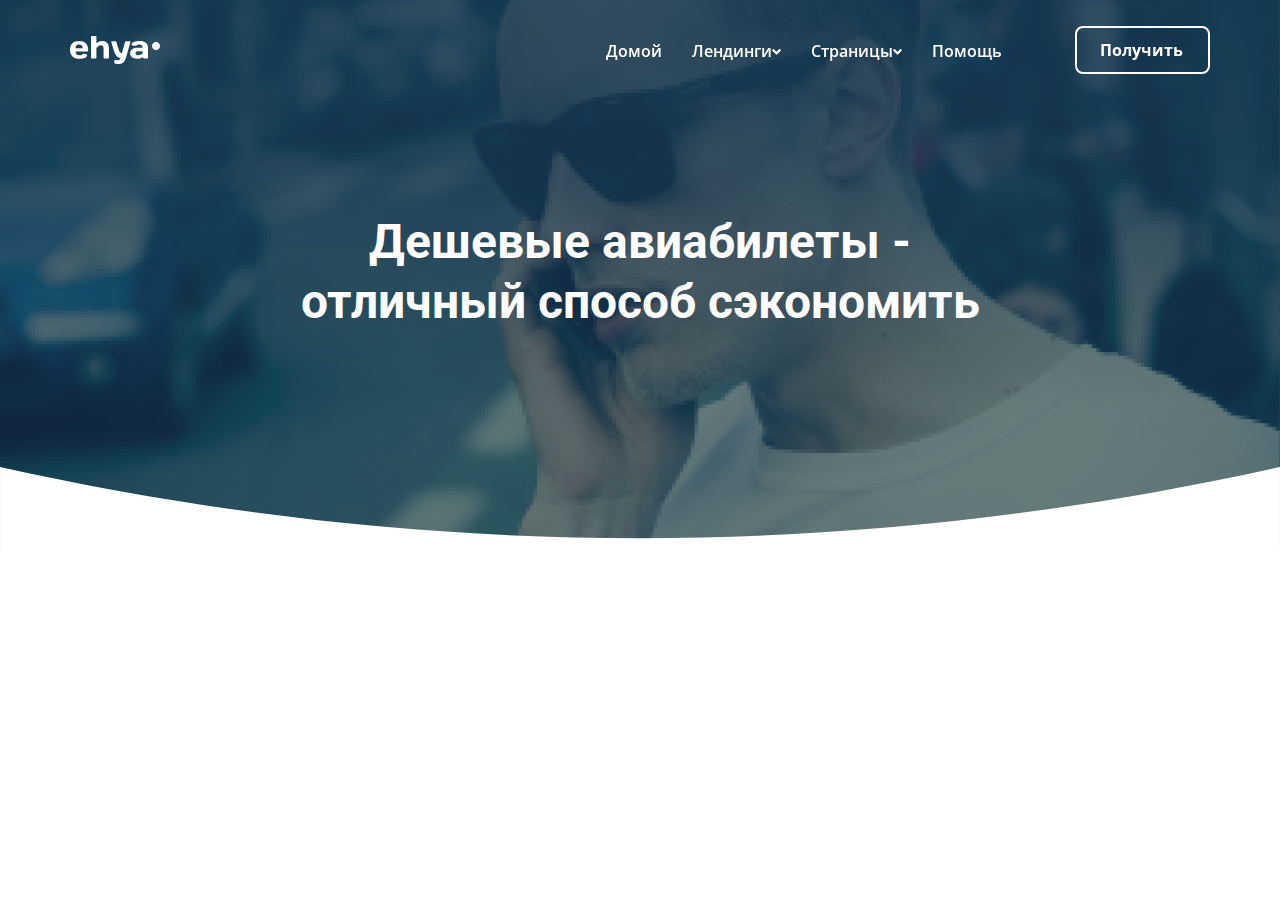
==== news.html @ afffaa6b "fix" ====
<!DOCTYPE html>
<html lang="ru">
  <head>
    <meta charset="UTF-8" />
    <meta name="viewport" content="width=device-width, initial-scale=1.0" />
    <title>ehya:Новость</title>
  </head>
  <link rel="preconnect" href="https://fonts.gstatic.com" />
  <link
    href="https://fonts.googleapis.com/css2?family=Open+Sans:ital,wght@0,400;0,600;0,700;1,400&family=Roboto:wght@700&display=swap"
    rel="stylesheet"
  />

  <link rel="stylesheet" href="css/swiper-bundle.min.css" />
  <link rel="stylesheet" href="css/style.css" />
  <link rel="apple-touch-icon" sizes="180x180" href="/apple-touch-icon.png" />
  <link rel="icon" type="image/png" sizes="32x32" href="/favicon-32x32.png" />
  <link rel="icon" type="image/png" sizes="16x16" href="/favicon-16x16.png" />
  <link rel="manifest" href="/site.webmanifest" />
  <meta name="msapplication-TileColor" content="#da532c" />
  <meta name="theme-color" content="#ffffff" />

  <body>
    <header class="header">
      <div class="container">
        <div class="header__wrapper">
          <a href="#" class="header__logo header-logo"
            ><img src="img/Logo.svg" alt="logo" class="header-logo__img"
          /></a>
          <div class="header__navbar-top">
            <nav class="header__nav header-nav">
              <ul class="header-nav__list">
                <li class="header-nav__item">
                  <a href="#" class="header-nav__link">Домой</a>
                </li>
                <li class="header-nav__item">
                  <a href="#" class="header-nav__link header-nav__link--arrow"
                    >Лендинги</a
                  >
                </li>
                <li class="header-nav__item">
                  <a href="#" class="header-nav__link header-nav__link--arrow"
                    >Страницы</a
                  >
                </li>
                <li class="header-nav__item">
                  <a href="#" class="header-nav__link">Помощь</a>
                </li>
              </ul>
            </nav>
            <!-- /.header__nav -->
            <button class="header__button button-1">Получить</button>
          </div>
          <!-- /.header__navbar-top -->
          <button class="header__menu-button menu-button">
            <span class="menu-button__line"></span>
            <span class="menu-button__line"></span>
            <span class="menu-button__line"></span>
          </button>
        </div>
        <!-- /.header__wrapper -->
      </div>
      <!-- /.container -->
      <div class="container">
        <div class="header__navbar-bottom">
          <nav class="header__nav header-nav">
            <ul class="header-nav__list">
              <li class="header-nav__item">
                <a href="#" class="header-nav__link">Домой</a>
              </li>
              <li class="header-nav__item">
                <a href="#" class="header-nav__link header-nav__link--arrow"
                  >Лендинги</a
                >
              </li>
              <li class="header-nav__item">
                <a href="#" class="header-nav__link header-nav__link--arrow"
                  >Страницы</a
                >
              </li>
              <li class="header-nav__item">
                <a href="#" class="header-nav__link">Помощь</a>
              </li>
            </ul>
          </nav>
          <!-- /.header__nav -->
          <button class="header__button button-1">Получить</button>
        </div>
        <!-- /.header__navbar-bottom -->
      </div>
      <!-- /.container -->
    </header>
    <!-- /.header -->
    <section class="news-page">
      <div class="news-page__background">
        <div class="container">
          <div class="news-page__wrapper">
            <h1 class="title news-page__title">
              Дешевые авиабилеты - отличный способ сэкономить
            </h1>
          </div>
          <!-- /.news-page__wrapper -->
        </div>
        <!-- /.container -->
      </div>
      <!-- /.news-page__background -->
    </section>
    <!-- /.title-page -->
    <section class="news-bottom">
      <div class="container"></div>
      <!-- /.container -->
    </section>
    <script src="js/jquery-3.6.0.min.js"></script>
    <script src="js/swiper-bundle.min.js"></script>
    <script src="js/main.js"></script>
  </body>
</html>
---- css/style.css ----
* {
  -webkit-box-sizing: border-box;
          box-sizing: border-box;
  margin: 0;
}

ul {
  padding: 0;
  margin-left: 20px;
  list-style: none;
}

.container {
  max-width: 1140px;
  margin: auto;
}

body {
  background-color: #ffffff;
  font-family: "Open Sans", sans-serif;
  font-size: 18px;
  font-style: normal;
  font-weight: normal;
  line-height: 32px;
  color: #5A7184;
}

button {
  cursor: pointer;
  background-color: none;
}

button:focus {
  outline: none;
}

.title {
  font-family: "Roboto", sans-serif;
  font-style: normal;
  font-weight: bold;
  line-height: 60px;
  font-size: 48px;
  color: #ffffff;
}

.box__title {
  font-family: "Roboto", sans-serif;
  font-style: normal;
  font-weight: bold;
  font-size: 31px;
  line-height: 48px;
  letter-spacing: 0.2px;
  color: #183B56;
}

a {
  text-decoration: none;
  color: inherit;
}

.button-1 {
  border: 2px solid #ffffff;
  border-radius: 8px;
  opacity: 1;
  background: transparent;
  color: #ffffff;
  font-family: "Open Sans", sans-serif;
  font-style: normal;
  font-weight: bold;
  font-size: 16px;
  line-height: 22px;
  height: 48px;
  padding-left: 23px;
  padding-right: 25px;
  vertical-align: middle;
}

.button-2 {
  border: none;
  border-radius: 8px;
  background-color: #1565D8;
  color: #ffffff;
  font-family: "Open Sans", sans-serif;
  font-style: normal;
  font-weight: bold;
  font-size: 16px;
  padding-top: 9px;
  padding-bottom: 9px;
}

.input {
  border: none;
  border-radius: 8px;
  height: 56px;
  color: #959EAD;
  font-family: "Open Sans", sans-serif;
  font-style: normal;
  font-weight: normal;
  font-size: 16px;
  line-height: 22px;
}

.box {
  background: #ffffff;
  -webkit-box-shadow: 0px 10px 35px rgba(0, 0, 0, 0.03);
          box-shadow: 0px 10px 35px rgba(0, 0, 0, 0.03);
  border-radius: 16px;
}

.box__info {
  border: 1px solid #E5EAF4;
}

.verified {
  font-family: "Open Sans", sans-serif;
  font-style: italic;
  font-weight: normal;
  font-size: 14px;
  line-height: 19px;
  color: #5A7184;
  position: relative;
  margin-left: 24px;
}

.verified::before {
  content: '';
  background-image: url(/img/verified.svg);
  background-repeat: no-repeat;
  background-size: cover;
  position: absolute;
  top: 0;
  left: -23px;
  height: 16px;
  width: 16px;
}

.avatar {
  border-radius: 50%;
  width: 40px;
  height: 40px;
}

.date {
  font-family: "Open Sans", sans-serif;
  font-style: normal;
  font-weight: 600;
  font-size: 16px;
  line-height: 22px;
}

.name {
  font-family: "Open Sans", sans-serif;
  font-style: normal;
  font-weight: 600;
  font-size: 16px;
  line-height: 22px;
  margin-bottom: 3px;
}

.hover:hover {
  color: #1565D8;
}

.hover-1:hover {
  color: #1565D8;
  background-color: #ffffff;
}

.hover-2:hover {
  color: #1565D8;
  background-color: #ffffff;
  border: 2px solid #1565D8;
}

/*! normalize.css v8.0.1 | MIT License | github.com/necolas/normalize.css */
/* Document
 @mixin ========================================================================= */
/**
 * 1. Correct the line height in all browsers.
 * 2. Prevent adjustments of font size after orientation changes in iOS.
 */
html {
  line-height: 1.15;
  /* 1 */
  -webkit-text-size-adjust: 100%;
  /* 2 */
}

/* Sections
 @mixin ========================================================================= */
/**
 * Remove the margin in all browsers.
 */
body {
  margin: 0;
}

/**
 * Render the `main` element consistently in IE.
 */
main {
  display: block;
}

/**
 * Correct the font size and margin on `h1` elements within `section` and
 * `article` contexts in Chrome, Firefox, and Safari.
 */
h1 {
  font-size: 2em;
  margin: 0.67em 0;
}

/* Grouping content
 @mixin ========================================================================= */
/**
 * 1. Add the correct box sizing in Firefox.
 * 2. Show the overflow in Edge and IE.
 */
hr {
  -webkit-box-sizing: content-box;
          box-sizing: content-box;
  /* 1 */
  height: 0;
  /* 1 */
  overflow: visible;
  /* 2 */
}

/**
 * 1. Correct the inheritance and scaling of font size in all browsers.
 * 2. Correct the odd `em` font sizing in all browsers.
 */
pre {
  font-family: monospace, monospace;
  /* 1 */
  font-size: 1em;
  /* 2 */
}

/* Text-level semantics
 @mixin ========================================================================= */
/**
 * Remove the gray background on active links in IE 10.
 */
a {
  background-color: transparent;
}

/**
 * 1. Remove the bottom border in Chrome 57-
 * 2. Add the correct text decoration in Chrome, Edge, IE, Opera, and Safari.
 */
abbr[title] {
  border-bottom: none;
  /* 1 */
  text-decoration: underline;
  /* 2 */
  -webkit-text-decoration: underline dotted;
          text-decoration: underline dotted;
  /* 2 */
}

/**
 * Add the correct font weight in Chrome, Edge, and Safari.
 */
b,
strong {
  font-weight: bolder;
}

/**
 * 1. Correct the inheritance and scaling of font size in all browsers.
 * 2. Correct the odd `em` font sizing in all browsers.
 */
code,
kbd,
samp {
  font-family: monospace, monospace;
  /* 1 */
  font-size: 1em;
  /* 2 */
}

/**
 * Add the correct font size in all browsers.
 */
small {
  font-size: 80%;
}

/**
 * Prevent `sub` and `sup` elements from affecting the line height in
 * all browsers.
 */
sub,
sup {
  font-size: 75%;
  line-height: 0;
  position: relative;
  vertical-align: baseline;
}

sub {
  bottom: -0.25em;
}

sup {
  top: -0.5em;
}

/* Embedded content
 @mixin ========================================================================= */
/**
 * Remove the border on images inside links in IE 10.
 */
img {
  border-style: none;
}

/* Forms
 @mixin ========================================================================= */
/**
 * 1. Change the font styles in all browsers.
 * 2. Remove the margin in Firefox and Safari.
 */
button,
input,
optgroup,
select,
textarea {
  font-family: inherit;
  /* 1 */
  font-size: 100%;
  /* 1 */
  line-height: 1.15;
  /* 1 */
  margin: 0;
  /* 2 */
}

/**
 * Show the overflow in IE.
 * 1. Show the overflow in Edge.
 */
button,
input {
  /* 1 */
  overflow: visible;
}

/**
 * Remove the inheritance of text transform in Edge, Firefox, and IE.
 * 1. Remove the inheritance of text transform in Firefox.
 */
button,
select {
  /* 1 */
  text-transform: none;
}

/**
 * Correct the inability to style clickable types in iOS and Safari.
 */
button,
[type="button"],
[type="reset"],
[type="submit"] {
  -webkit-appearance: button;
}

/**
 * Remove the inner border and padding in Firefox.
 */
button::-moz-focus-inner,
[type="button"]::-moz-focus-inner,
[type="reset"]::-moz-focus-inner,
[type="submit"]::-moz-focus-inner {
  border-style: none;
  padding: 0;
}

/**
 * Restore the focus styles unset by the previous rule.
 */
button:-moz-focusring,
[type="button"]:-moz-focusring,
[type="reset"]:-moz-focusring,
[type="submit"]:-moz-focusring {
  outline: 1px dotted ButtonText;
}

/**
 * Correct the padding in Firefox.
 */
fieldset {
  padding: 0.35em 0.75em 0.625em;
}

/**
 * 1. Correct the text wrapping in Edge and IE.
 * 2. Correct the color inheritance from `fieldset` elements in IE.
 * 3. Remove the padding so developers are not caught out when they zero out
 *    `fieldset` elements in all browsers.
 */
legend {
  -webkit-box-sizing: border-box;
          box-sizing: border-box;
  /* 1 */
  color: inherit;
  /* 2 */
  display: table;
  /* 1 */
  max-width: 100%;
  /* 1 */
  padding: 0;
  /* 3 */
  white-space: normal;
  /* 1 */
}

/**
 * Add the correct vertical alignment in Chrome, Firefox, and Opera.
 */
progress {
  vertical-align: baseline;
}

/**
 * Remove the default vertical scrollbar in IE 10+.
 */
textarea {
  overflow: auto;
}

/**
 * 1. Add the correct box sizing in IE 10.
 * 2. Remove the padding in IE 10.
 */
[type="checkbox"],
[type="radio"] {
  -webkit-box-sizing: border-box;
          box-sizing: border-box;
  /* 1 */
  padding: 0;
  /* 2 */
}

/**
 * Correct the cursor style of increment and decrement buttons in Chrome.
 */
[type="number"]::-webkit-inner-spin-button,
[type="number"]::-webkit-outer-spin-button {
  height: auto;
}

/**
 * 1. Correct the odd appearance in Chrome and Safari.
 * 2. Correct the outline style in Safari.
 */
[type="search"] {
  -webkit-appearance: textfield;
  /* 1 */
  outline-offset: -2px;
  /* 2 */
}

/**
 * Remove the inner padding in Chrome and Safari on macOS.
 */
[type="search"]::-webkit-search-decoration {
  -webkit-appearance: none;
}

/**
 * 1. Correct the inability to style clickable types in iOS and Safari.
 * 2. Change font properties to `inherit` in Safari.
 */
::-webkit-file-upload-button {
  -webkit-appearance: button;
  /* 1 */
  font: inherit;
  /* 2 */
}

/* Interactive
 @mixin ========================================================================= */
/*
 * Add the correct display in Edge, IE 10+, and Firefox.
 */
details {
  display: block;
}

/*
 * Add the correct display in all browsers.
 */
summary {
  display: list-item;
}

/* Misc
 @mixin ========================================================================= */
/**
 * Add the correct display in IE 10+.
 */
template {
  display: none;
}

/**
 * Add the correct display in IE 10.
 */
[hidden] {
  display: none;
}

.header {
  position: fixed;
  width: 100%;
  top: 0;
  left: 0;
  z-index: 100;
}

.header__wrapper {
  display: -webkit-box;
  display: -ms-flexbox;
  display: flex;
  -webkit-box-pack: justify;
      -ms-flex-pack: justify;
          justify-content: space-between;
  padding-top: 26px;
  padding-bottom: 26px;
  -webkit-box-align: start;
      -ms-flex-align: start;
          align-items: start;
}

.header__navbar-top {
  display: -webkit-box;
  display: -ms-flexbox;
  display: flex;
  -webkit-box-align: center;
      -ms-flex-align: center;
          align-items: center;
}

.header__navbar-bottom {
  display: none;
}

.header-logo {
  margin-top: 10px;
}

.header-nav {
  margin-right: 43px;
  margin-left: auto;
}

.header-nav__list {
  display: -webkit-box;
  display: -ms-flexbox;
  display: flex;
}

.header-nav__item {
  margin-right: 30px;
}

.header-nav__link {
  margin-top: 13px;
  color: #ffffff;
  font-family: "Open Sans", sans-serif;
  font-weight: 600;
  font-size: 16px;
  line-height: 22px;
}

.header-nav__link--arrow:after {
  position: relative;
  content: '';
  background-image: url(../img/arrow-nav.svg);
  background-repeat: no-repeat;
  display: block;
  height: 16px;
  width: 9px;
  float: right;
  top: 14px;
}

.dropdown--active {
  display: block;
}

.dropdown__link {
  font-family: "Open Sans", sans-serif;
  font-style: normal;
  font-weight: normal;
  font-size: 14px;
  line-height: 20px;
  color: #ffffff;
}

.menu-button {
  display: none;
}

.dropdown .dropbtn {
  border: none;
  outline: none;
  background-color: inherit;
  color: #ffffff;
}

.dropdown-content {
  display: none;
  position: absolute;
  z-index: 1;
  width: 80%;
  top: 65px;
  right: 30%;
  left: 30%;
  margin: auto;
}

.bottom-dropdown {
  display: none;
}

.header-nav__dropdown--active {
  display: block;
}

.dropdown:hover .dropdown-content {
  display: block;
}

.dropdown-content__link {
  color: #ffffff;
  font-style: normal;
  font-weight: normal;
  font-size: 14px;
  line-height: 20px;
  text-align: center;
  border: 1px solid #ffffff;
  border-radius: 4px;
  padding: 4px 17px 4px 17px;
  margin-right: 16px;
  white-space: nowrap;
}

.title-page__background {
  background-color: #1565D8;
  background-image: url(../img/bg_header_1.png);
  background-repeat: no-repeat;
  background-size: cover;
  background-position: center;
  min-height: 729px;
  position: relative;
}

.title-page__background:before {
  content: '';
  position: absolute;
  background: rgba(24, 59, 86, 0.65);
  background-size: cover;
  top: 0;
  bottom: 0;
  left: 0;
  right: 0;
}

.title-page__wrapper {
  display: -webkit-box;
  display: -ms-flexbox;
  display: flex;
  -webkit-box-orient: vertical;
  -webkit-box-direction: normal;
      -ms-flex-direction: column;
          flex-direction: column;
  -webkit-box-align: center;
      -ms-flex-align: center;
          align-items: center;
  max-width: 760px;
  margin-right: auto;
  margin-left: auto;
  z-index: 10;
  padding-top: 190px;
}

.title-page__title {
  z-index: 10;
  margin-bottom: 40px;
}

.search {
  width: 100%;
  position: relative;
  margin-bottom: 22px;
  z-index: 10;
}

.search__input {
  width: 100%;
  text-overflow: ellipsis;
  padding-right: 110px;
  padding-left: 52px;
}

.search__img {
  position: absolute;
  top: 50%;
  left: 20px;
  -webkit-transform: translateY(-50%);
          transform: translateY(-50%);
}

.search__button {
  position: absolute;
  right: 8px;
  top: 50%;
  -webkit-transform: translateY(-50%);
          transform: translateY(-50%);
  padding-left: 21px;
  padding-right: 21px;
}

.tags {
  font-family: "Open Sans", sans-serif;
  -ms-flex-item-align: start;
      align-self: flex-start;
  z-index: 10;
}

.tags__popular {
  color: #ffffff;
  font-style: normal;
  font-weight: 600;
  font-size: 16px;
  line-height: 22px;
  margin-right: 10px;
}

.tags__name {
  color: #ffffff;
  font-style: normal;
  font-weight: normal;
  font-size: 14px;
  line-height: 20px;
  text-align: center;
  border: 1px solid #ffffff;
  border-radius: 4px;
  padding: 4px 17px 4px 17px;
  margin-right: 16px;
  white-space: nowrap;
}

.bottom-bg__img {
  width: 100%;
  z-index: 10;
  position: relative;
  bottom: 0;
  margin-top: -50px;
}

.featured {
  background-image: url(../img/bottom.svg);
  background-repeat: no-repeat;
  background-size: 100%;
  background-position: top;
  height: 200px;
  top: 567px;
  position: absolute;
  left: 0;
  right: 0;
  padding-bottom: 96px;
}

.featured__box {
  margin-top: -38px;
}

.box {
  display: -webkit-box;
  display: -ms-flexbox;
  display: flex;
  overflow: hidden;
}

.box__image {
  -o-object-fit: cover;
     object-fit: cover;
  width: 50%;
}

.box__info {
  padding: 30px 48px 32px 32px;
  width: 50%;
}

.box__schild {
  background-color: #EBF7F2;
  font-family: "Open Sans", sans-serif;
  font-style: normal;
  font-weight: 600;
  font-size: 14px;
  line-height: 20px;
  color: #36B37E;
  border-radius: 20px;
  padding: 6px 12px 6px 12px;
  margin-bottom: 16px;
  display: inline-block;
}

.box__title {
  margin-bottom: 20px;
}

.box__text {
  margin-bottom: 43px;
  display: block;
  margin-right: 20px;
}

.box__bottom {
  display: -webkit-box;
  display: -ms-flexbox;
  display: flex;
  -webkit-box-pack: justify;
      -ms-flex-pack: justify;
          justify-content: space-between;
  -webkit-box-align: center;
      -ms-flex-align: center;
          align-items: center;
}

.box-autor {
  display: -webkit-box;
  display: -ms-flexbox;
  display: flex;
}

.box-autor__right {
  display: -webkit-box;
  display: -ms-flexbox;
  display: flex;
  -webkit-box-orient: vertical;
  -webkit-box-direction: normal;
      -ms-flex-direction: column;
          flex-direction: column;
  margin-left: 12px;
}

.box-autor__name {
  color: #183B56;
}

.popular {
  margin-top: 1000px;
}

.news-page__background {
  background-color: #1565D8;
  background-image: url(../img/bg_news.png);
  background-repeat: no-repeat;
  background-size: cover;
  background-position: center;
  min-height: 600px;
  position: relative;
}

.news-page__background:before {
  content: '';
  position: absolute;
  background: rgba(24, 59, 86, 0.65);
  background-size: cover;
  top: 0;
  bottom: 0;
  left: 0;
  right: 0;
}

.news-page__wrapper {
  display: -webkit-box;
  display: -ms-flexbox;
  display: flex;
  -webkit-box-orient: vertical;
  -webkit-box-direction: normal;
      -ms-flex-direction: column;
          flex-direction: column;
  -webkit-box-align: center;
      -ms-flex-align: center;
          align-items: center;
  max-width: 760px;
  margin-right: auto;
  margin-left: auto;
  z-index: 10;
  padding-top: 180px;
}

.news-page__title {
  z-index: 10;
  margin-bottom: 40px;
  text-align: center;
}

.news-bottom {
  background-image: url(../img/bottom.svg);
  background-repeat: no-repeat;
  background-size: 100%;
  background-position: top;
  height: 200px;
  top: 467px;
  position: absolute;
  left: 0;
  right: 0;
}

.modal__overlay {
  position: fixed;
  left: 0;
  top: 0;
  right: 0;
  bottom: 0;
  background-color: rgba(0, 143, 223, 0.39);
  z-index: 1000;
  visibility: hidden;
  opasity: 0;
  -webkit-transition: opacity 0.2s;
  transition: opacity 0.2s;
}

.modal__overlay--visible {
  visibility: visible;
  opacity: 1;
}

.modal__dialog {
  position: fixed;
  top: 52%;
  left: 50%;
  -webkit-transform: translate(-50%, -50%);
          transform: translate(-50%, -50%);
  padding: 20px 20px;
  max-width: 478px;
  background-color: #183B56;
  color: #ffffff;
  border-radius: 8px;
  z-index: 1001;
  visibility: hidden;
  opasity: 0;
  -webkit-transition: opacity 0.2s;
  transition: opacity 0.2s;
  max-height: 95%;
  overflow: auto;
}

.modal__dialog--visible {
  visibility: visible;
  opacity: 1;
}

.modal__close {
  position: absolute;
  right: 18px;
  top: 17px;
  text-decoration: none;
  cursor: pointer;
}

.modal__logo {
  margin-bottom: 15px;
  margin-left: auto;
  margin-right: auto;
}

.modal__input {
  width: 100%;
  margin-top: 15px;
  padding-left: 15px;
}

.modal__input:first-child {
  margin-top: 0px;
}

.modal__message {
  width: 100%;
  min-height: 123px;
  margin-bottom: 15px;
  margin-top: 15px;
  resize: none;
  padding: 15px;
}

.modal__button {
  width: 100%;
  min-height: 50px;
  padding: 17px;
}

.modal__info {
  font-style: normal;
  font-weight: bold;
  font-size: 12px;
  line-height: 15px;
  color: #959EAD;
}

@media (max-width: 1350px) {
  .title-page__background {
    min-height: 650px;
  }
  .news-page__background {
    min-height: 550px;
  }
}

@media (max-width: 1200px) {
  .container {
    width: 90%;
  }
  .title-page__background {
    min-height: 600px;
  }
  .news-page__background {
    min-height: 550px;
  }
}

@media (max-width: 1100px) {
  .title-page__background {
    min-height: 500px;
  }
  .box__image {
    width: 50%;
  }
  .news-page__background {
    min-height: 540px;
  }
  .dropdown-content {
    width: 90%;
    top: 65px;
    right: 30%;
    left: 20%;
    margin: auto;
  }
}

@media (max-width: 900px) {
  .box {
    -webkit-box-orient: vertical;
    -webkit-box-direction: normal;
        -ms-flex-direction: column;
            flex-direction: column;
  }
  .box__image {
    width: 100%;
    height: 350px;
  }
  .box__info {
    width: 100%;
  }
}

@media (max-width: 880px) {
  .container {
    width: 92%;
  }
  .header-nav {
    margin-right: 5px;
  }
  .header__navbar-top {
    display: none;
  }
  .header__navbar-bottom {
    position: fixed;
    left: 0;
    right: 0;
    bottom: 0;
    top: 78px;
  }
  .header__navbar-bottom--active {
    display: -webkit-box;
    display: -ms-flexbox;
    display: flex;
    -webkit-box-orient: vertical;
    -webkit-box-direction: normal;
        -ms-flex-direction: column;
            flex-direction: column;
    -webkit-box-align: center;
        -ms-flex-align: center;
            align-items: center;
    background-color: #183B56;
    padding: 20px;
  }
  .header-nav {
    margin-right: auto;
  }
  .header-nav__list {
    display: -webkit-box;
    display: -ms-flexbox;
    display: flex;
    -webkit-box-orient: vertical;
    -webkit-box-direction: normal;
        -ms-flex-direction: column;
            flex-direction: column;
    -webkit-box-align: center;
        -ms-flex-align: center;
            align-items: center;
  }
  .header-nav__item {
    margin-bottom: 20px;
  }
  .header-nav__link--arrow:after {
    top: 9px;
  }
  .menu-button {
    display: -webkit-box;
    display: -ms-flexbox;
    display: flex;
    width: 23px;
    height: 18px;
    padding: 0;
    -webkit-box-align: center;
        -ms-flex-align: center;
            align-items: center;
    -webkit-box-pack: justify;
        -ms-flex-pack: justify;
            justify-content: space-between;
    -webkit-box-orient: vertical;
    -webkit-box-direction: normal;
        -ms-flex-direction: column;
            flex-direction: column;
    border: none;
    cursor: pointer;
    background: transparent;
  }
  .menu-button__line {
    width: 22px;
    height: 2px;
    background-color: #ffffff;
    border-radius: 1px;
  }
  .title-page__wrapper {
    padding-top: 100px;
  }
  .box {
    -webkit-box-orient: vertical;
    -webkit-box-direction: normal;
        -ms-flex-direction: column;
            flex-direction: column;
  }
  .box__image {
    width: 100%;
    height: 250px;
  }
  .box__text {
    margin-right: 0px;
  }
}

@media (max-width: 600px) {
  .news-page__background {
    min-height: 390px;
  }
  .modal__dialog {
    width: 70%;
  }
}

@media (max-width: 540px) {
  body {
    font-size: 14px;
    line-height: 24px;
  }
  .title-page__background {
    min-height: 500px;
  }
  .title {
    font-size: 32px;
  }
  .input {
    height: 48px;
  }
  .search {
    display: -webkit-box;
    display: -ms-flexbox;
    display: flex;
    -webkit-box-orient: vertical;
    -webkit-box-direction: normal;
        -ms-flex-direction: column;
            flex-direction: column;
    margin-bottom: 14px;
  }
  .search__input {
    margin-bottom: 15px;
  }
  .search__img {
    top: 14%;
    -webkit-transform: none;
            transform: none;
    left: 15px;
  }
  .search__button {
    position: relative;
    -webkit-transform: none;
            transform: none;
    right: 0;
    top: 0;
    height: 48px;
  }
  .tags__popular {
    display: block;
    font-size: 14px;
    width: 100%;
    margin-bottom: 10px;
  }
  .tags__name {
    display: inline-block;
    margin-bottom: 10px;
    margin-right: 10px;
  }
  .box {
    margin-top: -90px;
  }
  .box__schild {
    text-transform: uppercase;
  }
  .box__title {
    font-size: 20px;
    line-height: 24px;
  }
  .box__info {
    padding: 23px 20px 24px 20px;
  }
  .avatar {
    width: 36px;
    height: 36px;
  }
  .name {
    font-size: 14px;
    line-height: 20px;
  }
  .verified {
    font-size: 12px;
    line-height: 16px;
  }
  .date {
    font-size: 14px;
    line-height: 20px;
  }
  .news-page__background {
    min-height: 380px;
  }
  .news-page__wrapper {
    padding-top: 100px;
  }
  .news-page__title {
    line-height: 40px;
    text-align: center;
    letter-spacing: 0.2px;
  }
  .news-bottom {
    background-size: 400%;
    background-position: center;
    height: 200px;
    top: 267px;
  }
}

@media (max-width: 320px) {
  .container {
    max-width: 288px;
  }
  .header__wrapper {
    padding-top: 15px;
    padding-right: 6px;
    padding-left: 6px;
  }
  .header-logo {
    margin-top: 4px;
  }
  .header-logo__img {
    width: 77px;
  }
  .title-page__wrapper {
    padding-top: 72px;
    padding-right: 6px;
    padding-left: 6px;
  }
  .title-page__title {
    margin-bottom: 20px;
  }
  .search__input {
    padding-left: 45px;
  }
  .featured {
    background-size: 600%;
    top: 380px;
  }
  .featured__box {
    margin-top: 57px;
  }
  .box__schild {
    margin-bottom: 4px;
  }
  .box__image {
    height: 160px;
  }
  .box__info {
    padding: 23px 20px 24px 20px;
  }
  .box__title {
    line-height: 24px;
    margin-bottom: 0px;
  }
  .box__text {
    margin-bottom: 0px;
  }
}

@media (max-height: 500px) {
  .header__navbar-bottom--active {
    overflow: auto;
    height: 80%;
  }
}
/*# sourceMappingURL=style.css.map */
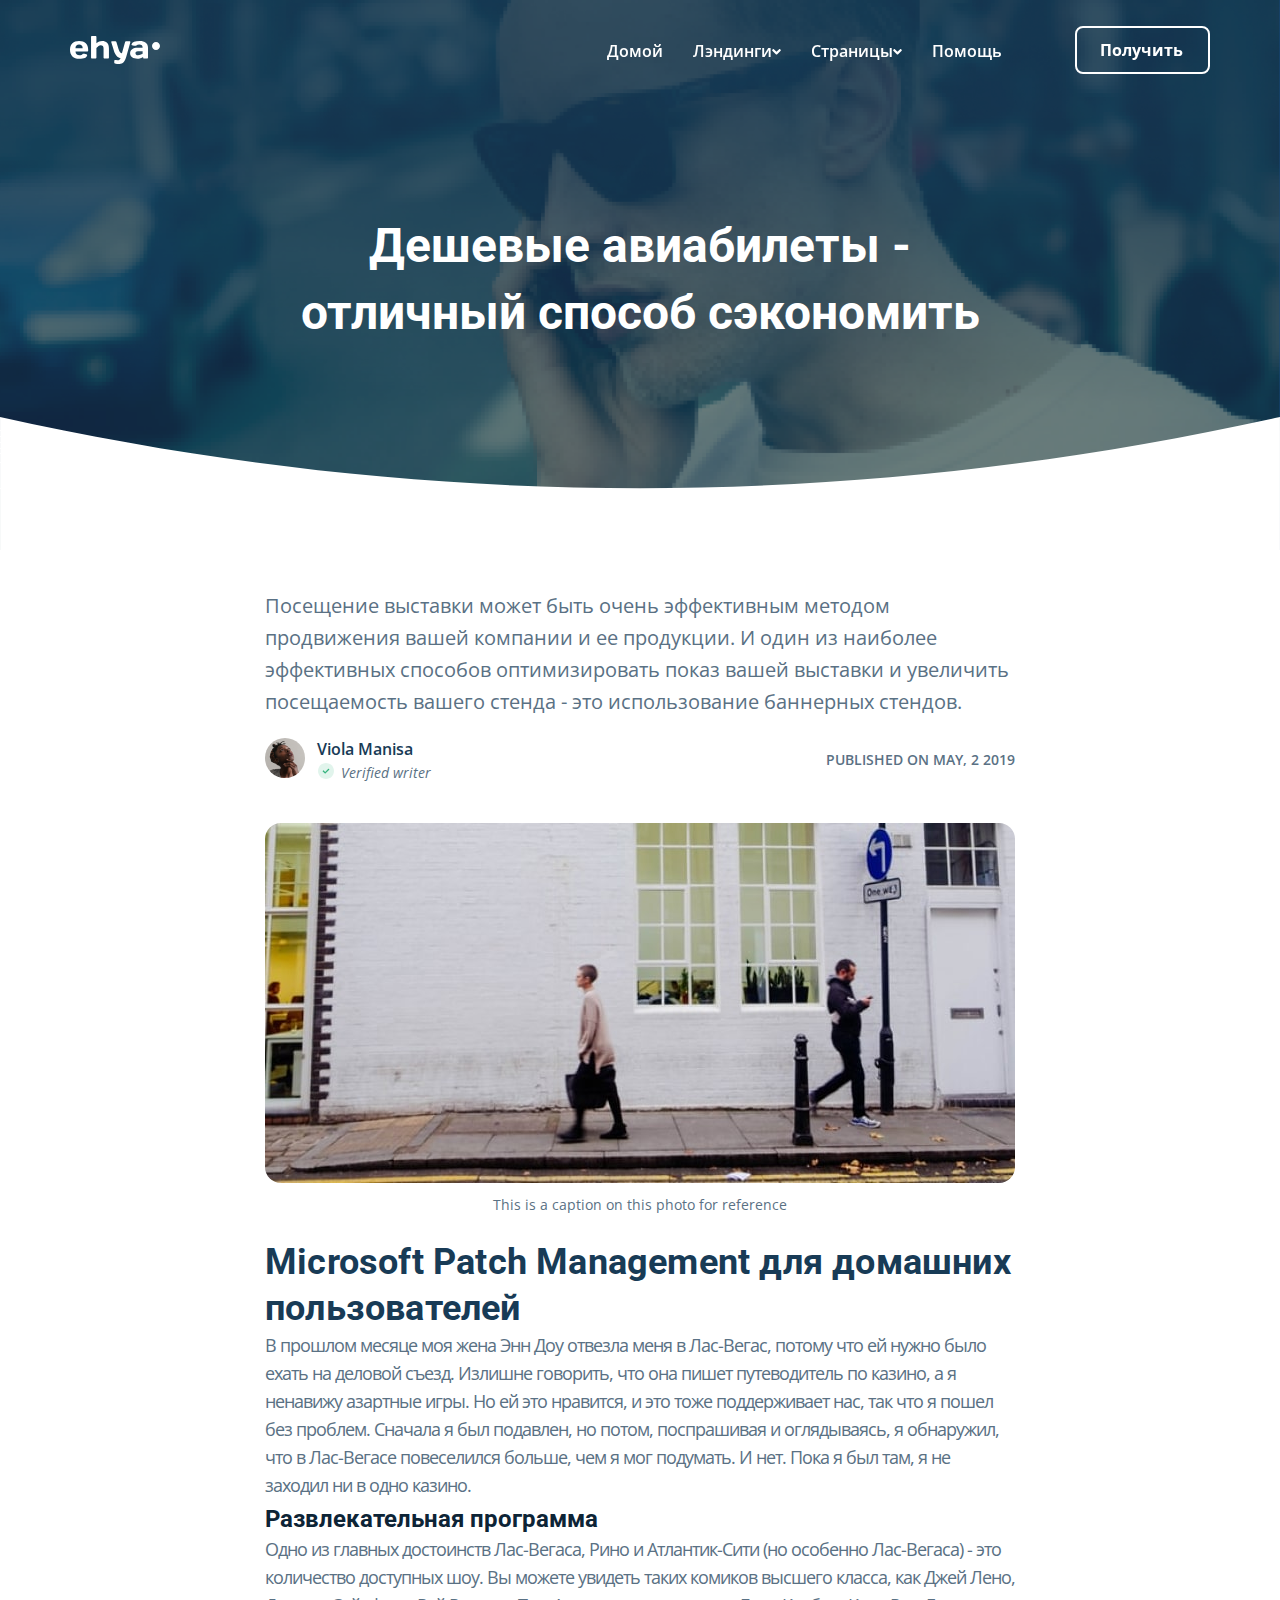
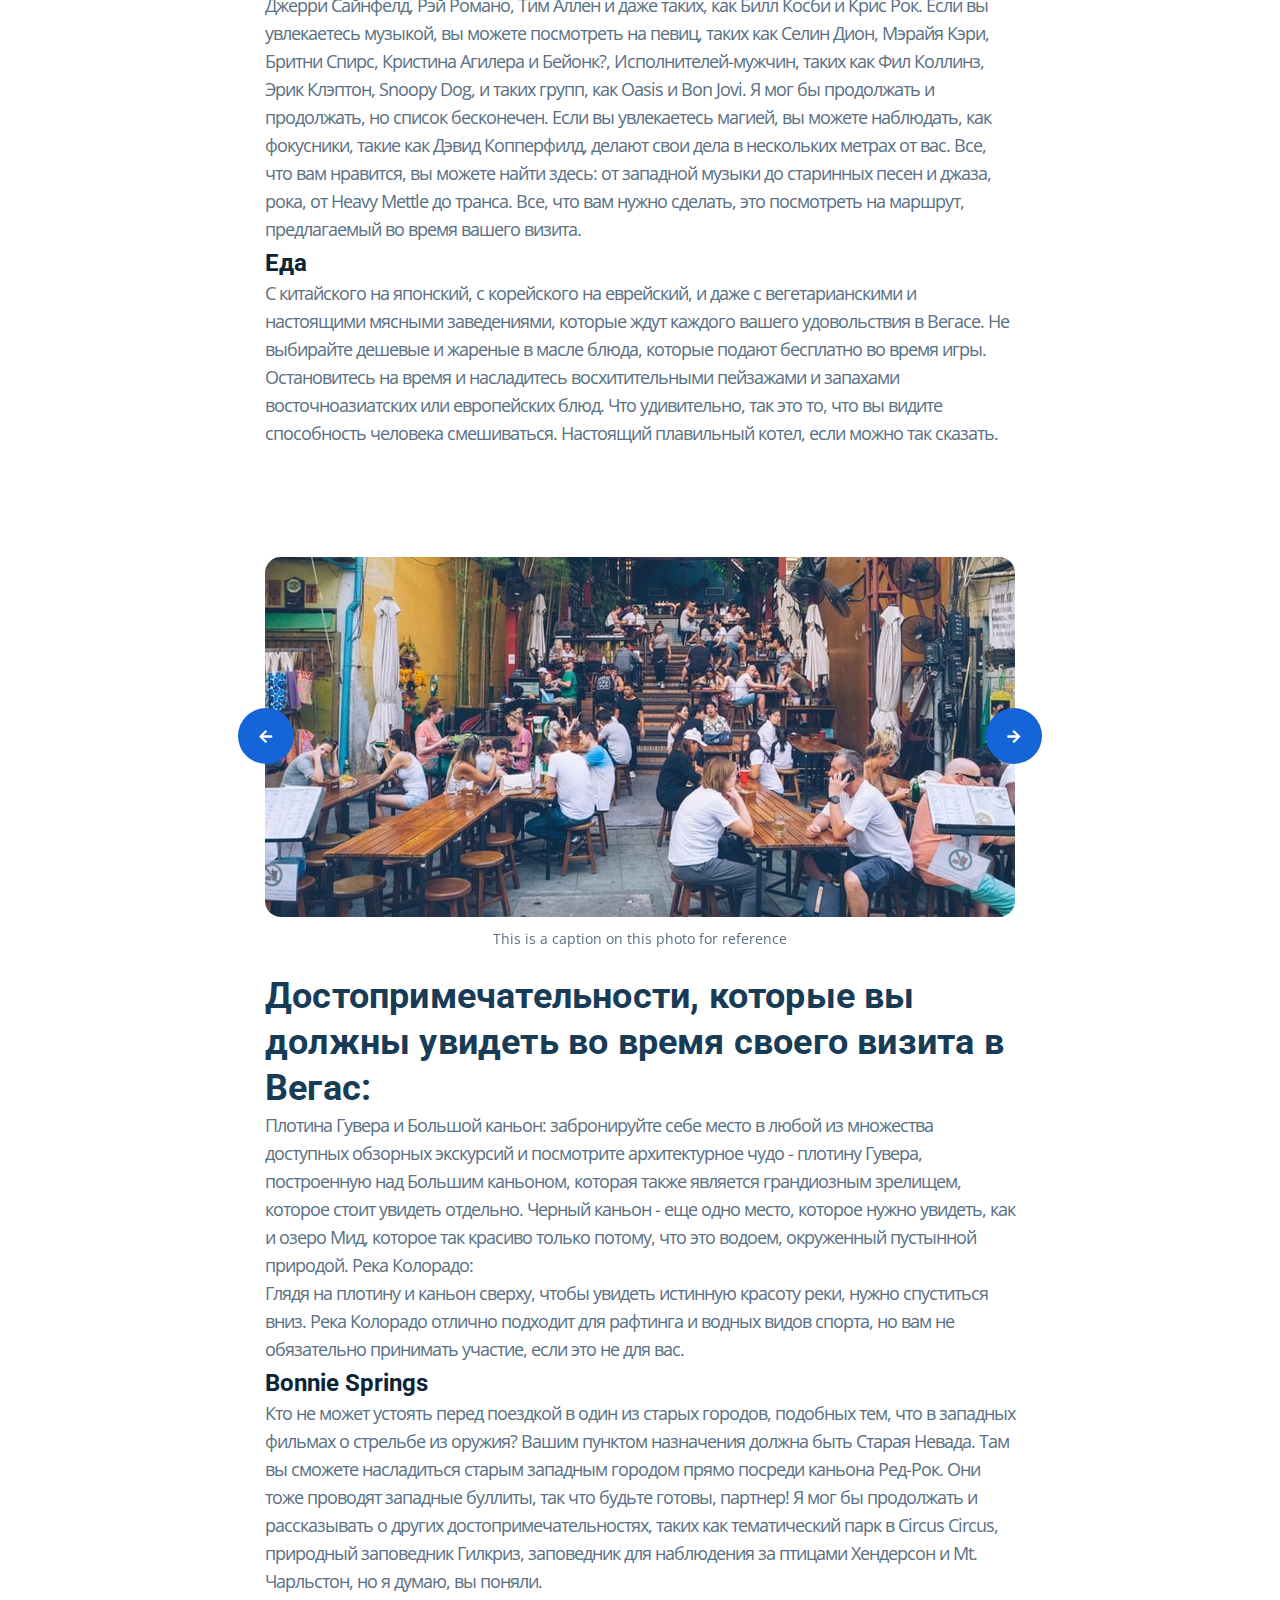
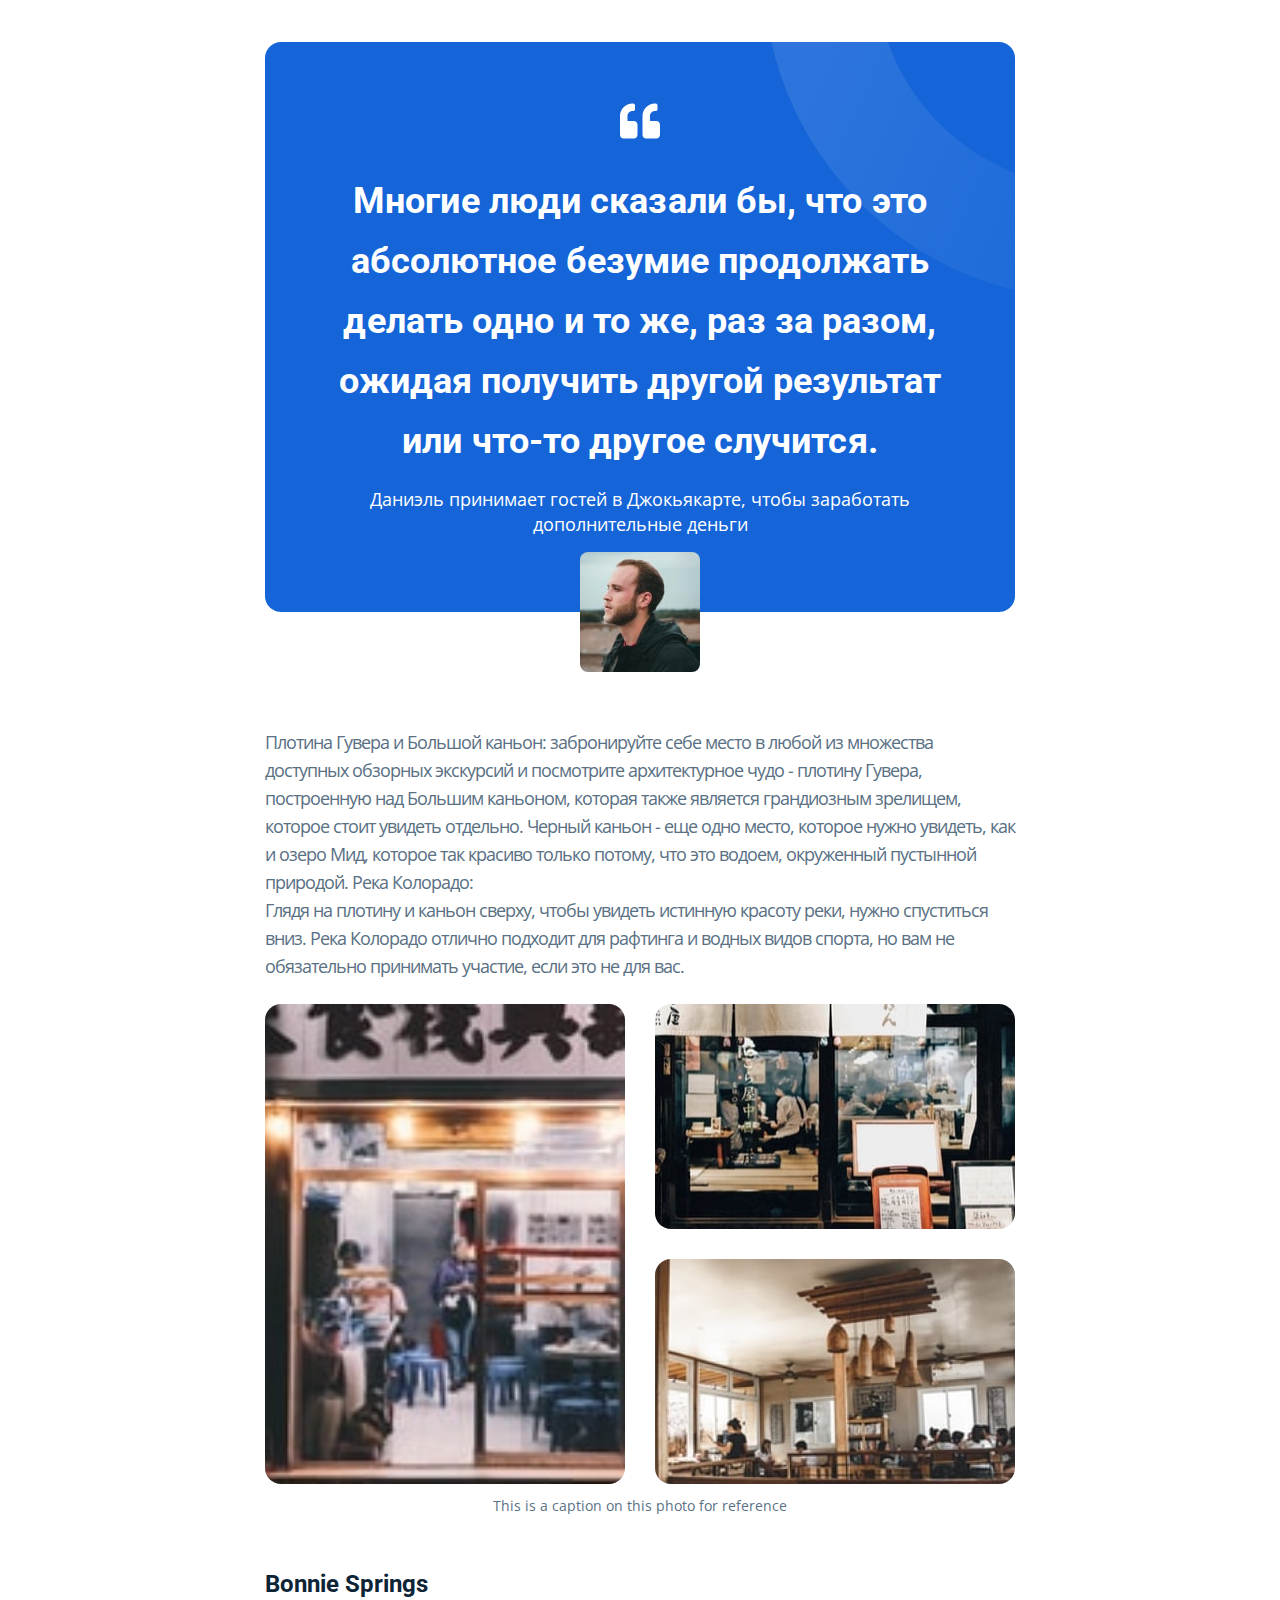
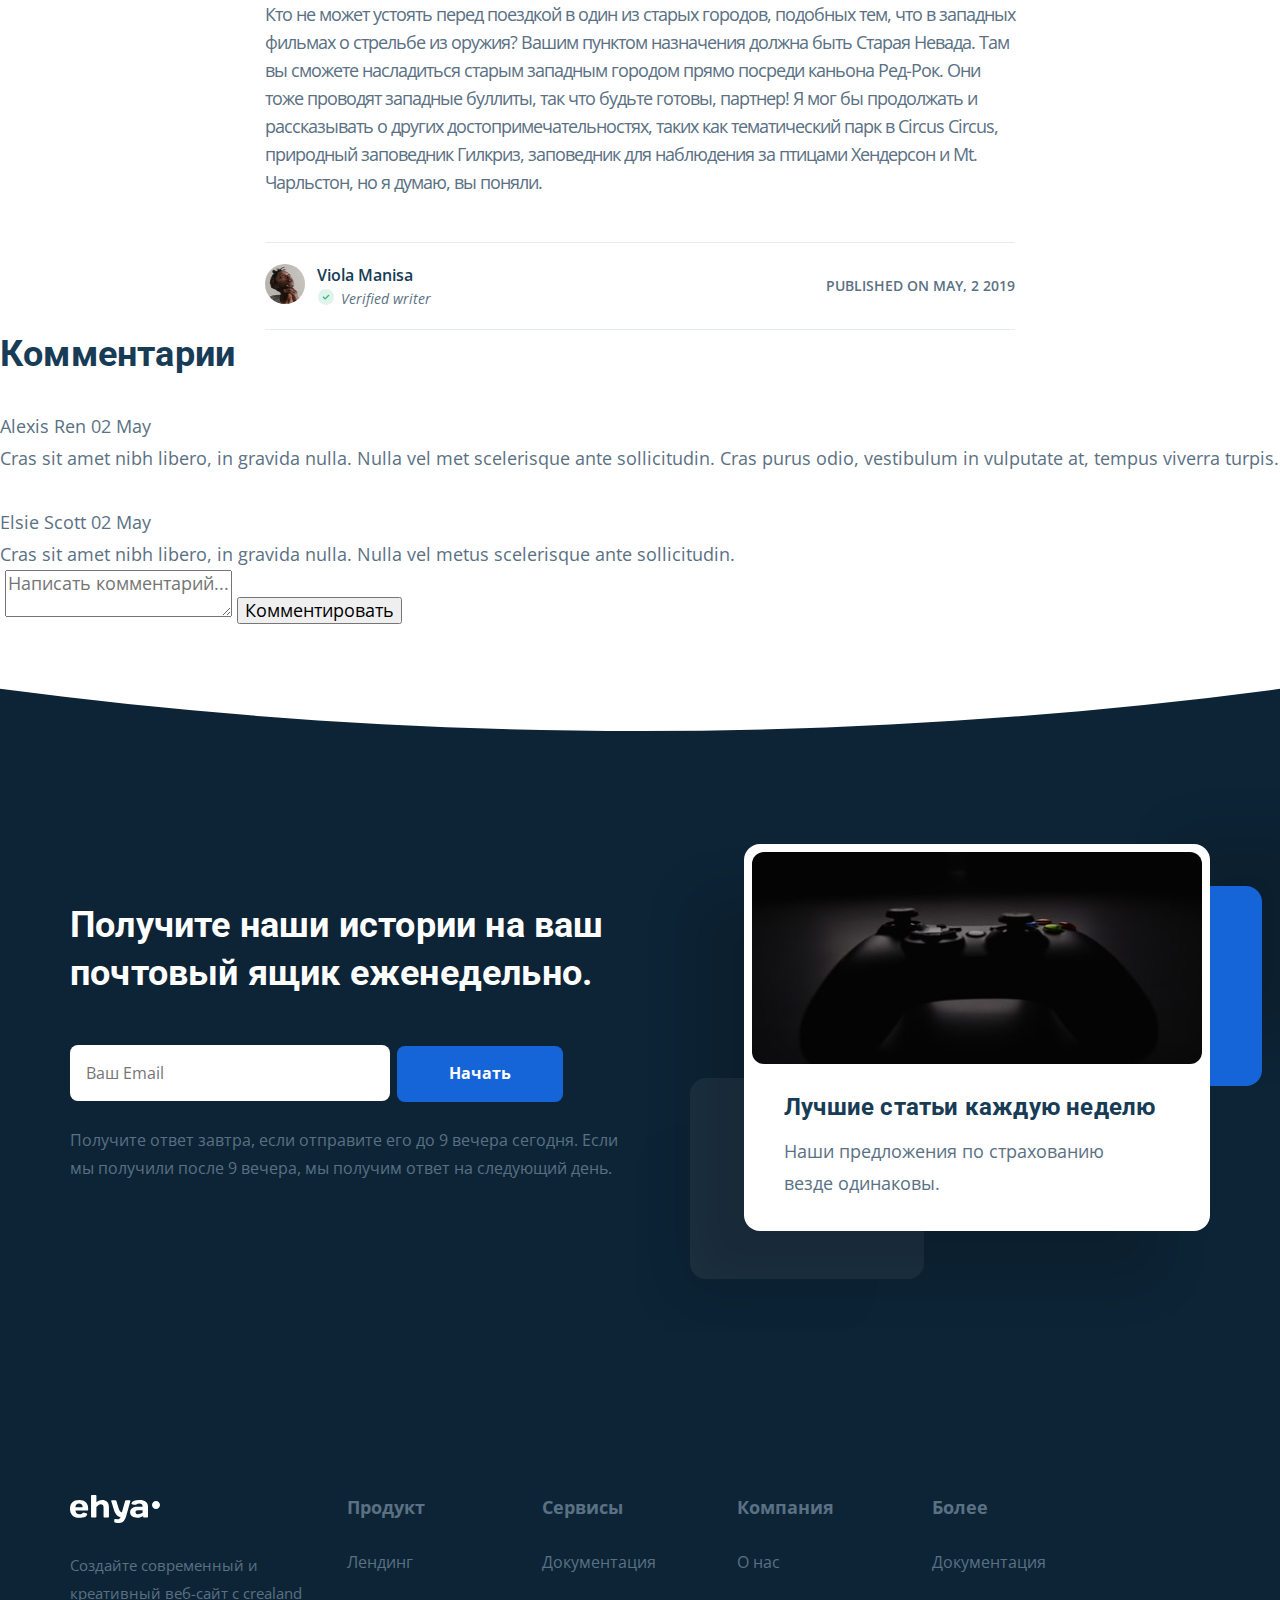
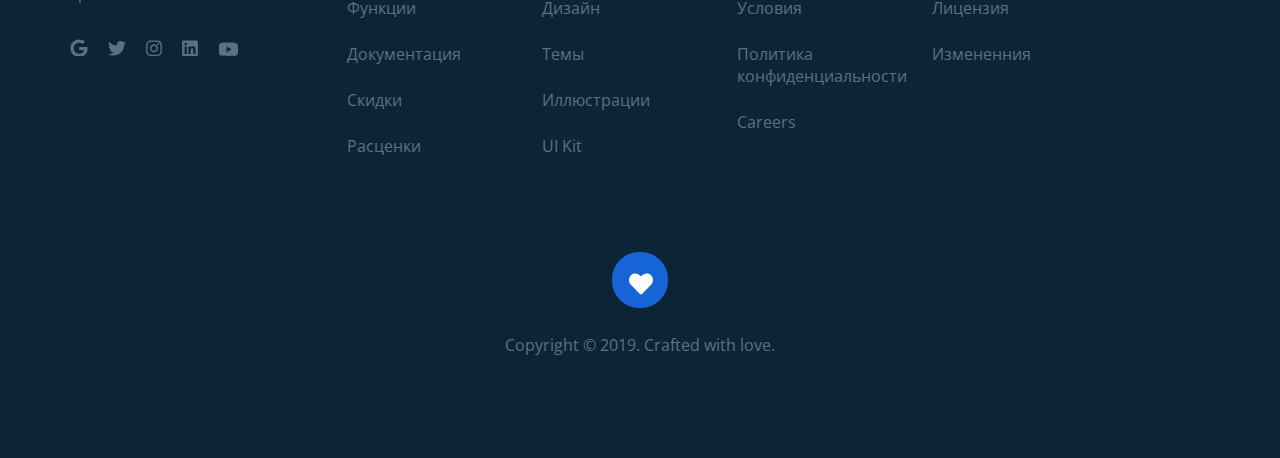
==== commit 3c42b89d: "added: article" ====
--- a/news.html
+++ b/news.html
@@ -3,7 +3,7 @@
   <head>
     <meta charset="UTF-8" />
     <meta name="viewport" content="width=device-width, initial-scale=1.0" />
-    <title>ehya:Новость</title>
+    <title>ehya:Отдел новостей</title>
   </head>
   <link rel="preconnect" href="https://fonts.gstatic.com" />
   <link
@@ -13,43 +13,80 @@
 
   <link rel="stylesheet" href="css/swiper-bundle.min.css" />
   <link rel="stylesheet" href="css/style.css" />
-  <link rel="apple-touch-icon" sizes="180x180" href="/apple-touch-icon.png" />
-  <link rel="icon" type="image/png" sizes="32x32" href="/favicon-32x32.png" />
-  <link rel="icon" type="image/png" sizes="16x16" href="/favicon-16x16.png" />
-  <link rel="manifest" href="/site.webmanifest" />
+  <link rel="apple-touch-icon" sizes="180x180" href="apple-touch-icon.png" />
+  <link rel="icon" type="image/png" sizes="32x32" href="favicon-32x32.png" />
+  <link rel="icon" type="image/png" sizes="16x16" href="favicon-16x16.png" />
+  <link rel="manifest" href="site.webmanifest" />
   <meta name="msapplication-TileColor" content="#da532c" />
   <meta name="theme-color" content="#ffffff" />
 
   <body>
-    <header class="header">
+    <header id="#header" class="header">
       <div class="container">
         <div class="header__wrapper">
-          <a href="#" class="header__logo header-logo"
+          <a href="index.html" class="header__logo header-logo"
             ><img src="img/Logo.svg" alt="logo" class="header-logo__img"
           /></a>
           <div class="header__navbar-top">
             <nav class="header__nav header-nav">
               <ul class="header-nav__list">
                 <li class="header-nav__item">
-                  <a href="#" class="header-nav__link">Домой</a>
+                  <a href="#" class="header-nav__link hover-menu">Домой</a>
                 </li>
                 <li class="header-nav__item">
-                  <a href="#" class="header-nav__link header-nav__link--arrow"
-                    >Лендинги</a
-                  >
+                  <div class="header-nav__dropdown dropdown">
+                    <span
+                      class="header-nav__link header-nav__link--arrow hover-menu"
+                      >Лэндинги</span
+                    >
+
+                    <div class="dropdown-content">
+                      <a class="dropdown-content__link hover-menu" href="#"
+                        >Лэндинги 1</a
+                      >
+                      <a class="dropdown-content__link hover-menu" href="#"
+                        >Лэндинги 2</a
+                      >
+                      <a class="dropdown-content__link hover-menu" href="#"
+                        >Лэндинги 3</a
+                      >
+                      <a class="dropdown-content__link hover-menu" href="#"
+                        >Лэндинги 4</a
+                      >
+                    </div>
+                  </div>
                 </li>
                 <li class="header-nav__item">
-                  <a href="#" class="header-nav__link header-nav__link--arrow"
-                    >Страницы</a
-                  >
+                  <div class="header-nav__dropdown dropdown">
+                    <span
+                      class="header-nav__link header-nav__link--arrow hover-menu"
+                      >Cтраницы</span
+                    >
+                    <div class="dropdown-content">
+                      <a class="dropdown-content__link hover-menu" href="#"
+                        >Cтраница 1</a
+                      >
+                      <a class="dropdown-content__link hover-menu" href="#"
+                        >Cтраница 2</a
+                      >
+                      <a class="dropdown-content__link hover-menu" href="#"
+                        >Cтраница 3</a
+                      >
+                      <a class="dropdown-content__link hover-menu" href="#"
+                        >Cтраница 4</a
+                      >
+                    </div>
+                  </div>
                 </li>
                 <li class="header-nav__item">
-                  <a href="#" class="header-nav__link">Помощь</a>
+                  <a href="#" class="header-nav__link hover-menu">Помощь</a>
                 </li>
               </ul>
             </nav>
             <!-- /.header__nav -->
-            <button class="header__button button-1">Получить</button>
+            <button data-toggle="modal" class="header__button button-1 hover-1">
+              Получить
+            </button>
           </div>
           <!-- /.header__navbar-top -->
           <button class="header__menu-button menu-button">
@@ -66,17 +103,59 @@
           <nav class="header__nav header-nav">
             <ul class="header-nav__list">
               <li class="header-nav__item">
-                <a href="#" class="header-nav__link">Домой</a>
+                <a href="index.html" class="header-nav__link">Домой</a>
               </li>
               <li class="header-nav__item">
-                <a href="#" class="header-nav__link header-nav__link--arrow"
+                <a
+                  data-target="#one"
+                  href="#"
+                  class="header-nav__link header-nav__link--arrow-2"
                   >Лендинги</a
                 >
+                <ul
+                  id="one"
+                  class="header-nav__dropdown bottom-dropdown dropdown"
+                >
+                  <li class="dropdown__item">
+                    <a href="#" class="dropdown__link">Лендинг 1</a>
+                  </li>
+                  <li class="dropdown__item">
+                    <a href="#" class="dropdown__link">Лендинг 2</a>
+                  </li>
+                  <li class="dropdown__item">
+                    <a href="#" class="dropdown__link">Лендинг 3</a>
+                  </li>
+                  <li class="dropdown__item">
+                    <a href="#" class="dropdown__link">Лендинг 4</a>
+                  </li>
+                </ul>
+                <!-- /.header-nav__drop-down -->
               </li>
               <li class="header-nav__item">
-                <a href="#" class="header-nav__link header-nav__link--arrow"
+                <a
+                  data-target="#two"
+                  href="#"
+                  class="header-nav__link header-nav__link--arrow-2"
                   >Страницы</a
                 >
+                <ul
+                  id="two"
+                  class="header-nav__dropdown bottom-dropdown dropdown"
+                >
+                  <li class="dropdown__item">
+                    <a href="#" class="dropdown__link">Страница 1</a>
+                  </li>
+                  <li class="dropdown__item">
+                    <a href="#" class="dropdown__link">Страница 2</a>
+                  </li>
+                  <li class="dropdown__item">
+                    <a href="#" class="dropdown__link">Страница 3</a>
+                  </li>
+                  <li class="dropdown__item">
+                    <a href="#" class="dropdown__link">Страница 4</a>
+                  </li>
+                </ul>
+                <!-- /.header-nav__drop-down -->
               </li>
               <li class="header-nav__item">
                 <a href="#" class="header-nav__link">Помощь</a>
@@ -84,7 +163,9 @@
             </ul>
           </nav>
           <!-- /.header__nav -->
-          <button class="header__button button-1">Получить</button>
+          <button data-toggle="modal" class="header__button button-1">
+            Получить
+          </button>
         </div>
         <!-- /.header__navbar-bottom -->
       </div>
@@ -110,6 +191,600 @@
       <div class="container"></div>
       <!-- /.container -->
     </section>
+    <section class="article">
+      <div class="container">
+        <div class="share"></div>
+        <!-- /.share -->
+        <div class="article__container">
+          <span class="article__preview">
+            Посещение выставки может быть очень эффективным методом продвижения
+            вашей компании и ее продукции. И один из наиболее эффективных
+            способов оптимизировать показ вашей выставки и увеличить
+            посещаемость вашего стенда - это использование баннерных стендов.
+          </span>
+          <!-- /.article__preview -->
+          <div class="article__info article-info article-info--top">
+            <div class="article-info__box-autor box-autor">
+              <img
+                src="img/ava_1.jpg"
+                alt="avatar"
+                class="box-autor__avatar avatar"
+              />
+              <div class="box-autor__right">
+                <span class="box-autor__name name">Viola Manisa</span>
+                <span class="box-autor__verified verified">
+                  Verified writer
+                </span>
+              </div>
+            </div>
+            <!-- /.box__autor -->
+            <span class="article-info__date">PUBLISHED ON MAY, 2 2019</span>
+          </div>
+          <!-- /.article__info -->
+          <div class="article__photo article-photo">
+            <div class="article-photo__wrapper">
+              <img
+                src="img/photo-1-min.jpg"
+                alt="photo"
+                class="article-photo__img"
+              />
+            </div>
+            <!-- /.article-photo__wrapper -->
+            <span class="article-photo__text"
+              >This is a caption on this photo for reference</span
+            >
+          </div>
+          <!-- /.article__photo -->
+          <h2 class="article__title h2-title">
+            Microsoft Patch Management для домашних пользователей
+          </h2>
+          <p class="article__text">
+            В прошлом месяце моя жена Энн Доу отвезла меня в Лас-Вегас, потому
+            что ей нужно было ехать на деловой съезд. Излишне говорить, что она
+            пишет путеводитель по казино, а я ненавижу азартные игры. Но ей это
+            нравится, и это тоже поддерживает нас, так что я пошел без проблем.
+            Сначала я был подавлен, но потом, поспрашивая и оглядываясь, я
+            обнаружил, что в Лас-Вегасе повеселился больше, чем я мог подумать.
+            И нет. Пока я был там, я не заходил ни в одно казино.
+          </p>
+          <!-- /.article__text -->
+          <h3 class="article__title-smoll">Развлекательная программа</h3>
+          <p class="article__text">
+            Одно из главных достоинств Лас-Вегаса, Рино и Атлантик-Сити (но
+            особенно Лас-Вегаса) - это количество доступных шоу. Вы можете
+            увидеть таких комиков высшего класса, как Джей Лено, Джерри
+            Сайнфелд, Рэй Романо, Тим Аллен и даже таких, как Билл Косби и Крис
+            Рок. Если вы увлекаетесь музыкой, вы можете посмотреть на певиц,
+            таких как Селин Дион, Мэрайя Кэри, Бритни Спирс, Кристина Агилера и
+            Бейонк?, Исполнителей-мужчин, таких как Фил Коллинз, Эрик Клэптон,
+            Snoopy Dog, и таких групп, как Oasis и Bon Jovi. Я мог бы продолжать
+            и продолжать, но список бесконечен. Если вы увлекаетесь магией, вы
+            можете наблюдать, как фокусники, такие как Дэвид Копперфилд, делают
+            свои дела в нескольких метрах от вас. Все, что вам нравится, вы
+            можете найти здесь: от западной музыки до старинных песен и джаза,
+            рока, от Heavy Mettle до транса. Все, что вам нужно сделать, это
+            посмотреть на маршрут, предлагаемый во время вашего визита.
+          </p>
+          <!-- /.article__text -->
+          <h3 class="article__title-smoll">Еда</h3>
+          <p class="article__text">
+            С китайского на японский, с корейского на еврейский, и даже с
+            вегетарианскими и настоящими мясными заведениями, которые ждут
+            каждого вашего удовольствия в Вегасе. Не выбирайте дешевые и жареные
+            в масле блюда, которые подают бесплатно во время игры.
+          </p>
+          <p class="article__text">
+            Остановитесь на время и насладитесь восхитительными пейзажами и
+            запахами восточноазиатских или европейских блюд. Что удивительно,
+            так это то, что вы видите способность человека смешиваться.
+            Настоящий плавильный котел, если можно так сказать.
+          </p>
+          <!-- /.article__text -->
+        </div>
+        <!--article__container -->
+        <div class="article__swiper article-swiper">
+          <div class="article-swiper__container swiper-container">
+            <!-- Additional required wrapper -->
+            <div class="swiper-wrapper article-swiper__wrapper">
+              <!-- Slides -->
+              <div
+                class="swiper-slide article__slide article__photo article-photo"
+              >
+                <div class="article-photo__wrapper">
+                  <img
+                    src="img/photo-2-min.jpg"
+                    alt="photo"
+                    class="article-photo__img"
+                  />
+                </div>
+                <!-- /.article-photo__wrapper -->
+                <span class="article-photo__text"
+                  >This is a caption on this photo for reference</span
+                >
+              </div>
+              <!-- /.article__photo -->
+              <div
+                class="swiper-slide article__slide article__photo article-photo"
+              >
+                <div class="article-photo__wrapper">
+                  <img
+                    src="img/photo-1-min.jpg"
+                    alt="photo"
+                    class="article-photo__img"
+                  />
+                </div>
+                <!-- /.article-photo__wrapper -->
+                <span class="article-photo__text"
+                  >This is a caption on this photo for reference</span
+                >
+              </div>
+              <!-- /.article__photo -->
+              <div
+                class="swiper-slide article__slide article__photo article-photo"
+              >
+                <div class="article-photo__wrapper">
+                  <img
+                    src="img/photo-3-min.jpg"
+                    alt="photo"
+                    class="article-photo__img"
+                  />
+                </div>
+                <!-- /.article-photo__wrapper -->
+                <span class="article-photo__text"
+                  >This is a caption on this photo for reference</span
+                >
+              </div>
+              <!-- /.article__photo -->
+            </div>
+          </div>
+          <button class="article-button article-button--prew"></button>
+          <button class="article-button article-button--next"></button>
+        </div>
+        <!-- /.article__swiper -->
+        <div class="article__container">
+          <h2 class="article__title h2-title">
+            Достопримечательности, которые вы должны увидеть во время своего
+            визита в Вегас:
+          </h2>
+          <p class="article__text">
+            Плотина Гувера и Большой каньон: забронируйте себе место в любой из
+            множества доступных обзорных экскурсий и посмотрите архитектурное
+            чудо - плотину Гувера, построенную над Большим каньоном, которая
+            также является грандиозным зрелищем, которое стоит увидеть отдельно.
+            Черный каньон - еще одно место, которое нужно увидеть, как и озеро
+            Мид, которое так красиво только потому, что это водоем, окруженный
+            пустынной природой. Река Колорадо:
+          </p>
+          <p class="article__text">
+            Глядя на плотину и каньон сверху, чтобы увидеть истинную красоту
+            реки, нужно спуститься вниз. Река Колорадо отлично подходит для
+            рафтинга и водных видов спорта, но вам не обязательно принимать
+            участие, если это не для вас.
+          </p>
+          <!-- /.article__text -->
+          <h3 class="article__title-smoll">Bonnie Springs</h3>
+          <p class="article__text">
+            Кто не может устоять перед поездкой в ​​один из старых городов,
+            подобных тем, что в западных фильмах о стрельбе из оружия? Вашим
+            пунктом назначения должна быть Старая Невада. Там вы сможете
+            насладиться старым западным городом прямо посреди каньона Ред-Рок.
+            Они тоже проводят западные буллиты, так что будьте готовы, партнер!
+            Я мог бы продолжать и рассказывать о других достопримечательностях,
+            таких как тематический парк в Circus Circus, природный заповедник
+            Гилкриз, заповедник для наблюдения за птицами Хендерсон и Mt.
+            Чарльстон, но я думаю, вы поняли.
+          </p>
+          <!-- /.article__text -->
+          <div class="article__quote article-quote">
+            <div class="article-quote__box">
+              <h2 class="article-quote__title">
+                Многие люди сказали бы, что это абсолютное безумие продолжать
+                делать одно и то же, раз за разом, ожидая получить другой
+                результат или что-то другое случится.
+              </h2>
+              <span class="article-quote__text"
+                >Даниэль принимает гостей в Джокьякарте, чтобы заработать
+                дополнительные деньги</span
+              >
+            </div>
+            <!-- /.article-quote__box -->
+            <img src="img/ava_6.jpg" alt="" class="article-quote__avatar" />
+          </div>
+          <!-- /.article__quote -->
+          <p class="article__text">
+            Плотина Гувера и Большой каньон: забронируйте себе место в любой из
+            множества доступных обзорных экскурсий и посмотрите архитектурное
+            чудо - плотину Гувера, построенную над Большим каньоном, которая
+            также является грандиозным зрелищем, которое стоит увидеть отдельно.
+            Черный каньон - еще одно место, которое нужно увидеть, как и озеро
+            Мид, которое так красиво только потому, что это водоем, окруженный
+            пустынной природой. Река Колорадо:
+          </p>
+          <p class="article__text">
+            Глядя на плотину и каньон сверху, чтобы увидеть истинную красоту
+            реки, нужно спуститься вниз. Река Колорадо отлично подходит для
+            рафтинга и водных видов спорта, но вам не обязательно принимать
+            участие, если это не для вас.
+          </p>
+          <!-- /.article__text -->
+          <div class="article__photo article-photo">
+            <div class="article-photo__collage">
+              <div class="article-photo__box">
+                <img
+                  src="img/photo-3-min.jpg"
+                  alt="photo"
+                  class="article-photo__img"
+                />
+              </div>
+              <!-- /.article-photo__box -->
+              <div class="article-photo__box">
+                <img
+                  src="img/photo-4-min.jpg"
+                  alt="photo"
+                  class="article-photo__img"
+                />
+                <img
+                  src="img/photo-5-min.jpg"
+                  alt="photo"
+                  class="article-photo__img"
+                />
+              </div>
+              <!-- /.article-photo__left -->
+            </div>
+            <!-- /.article-photo__wrapper -->
+            <span class="article-photo__text"
+              >This is a caption on this photo for reference</span
+            >
+          </div>
+          <h3 class="article__title-smoll article__title-smoll--last">
+            Bonnie Springs
+          </h3>
+          <p class="article__text">
+            Кто не может устоять перед поездкой в ​​один из старых городов,
+            подобных тем, что в западных фильмах о стрельбе из оружия? Вашим
+            пунктом назначения должна быть Старая Невада. Там вы сможете
+            насладиться старым западным городом прямо посреди каньона Ред-Рок.
+            Они тоже проводят западные буллиты, так что будьте готовы, партнер!
+            Я мог бы продолжать и рассказывать о других достопримечательностях,
+            таких как тематический парк в Circus Circus, природный заповедник
+            Гилкриз, заповедник для наблюдения за птицами Хендерсон и Mt.
+            Чарльстон, но я думаю, вы поняли.
+          </p>
+          <div class="article__info article-info article-info--bottom">
+            <div class="article-info__box-autor box-autor">
+              <img
+                src="img/ava_1.jpg"
+                alt="avatar"
+                class="box-autor__avatar avatar"
+              />
+              <div class="box-autor__right">
+                <span class="box-autor__name name">Viola Manisa</span>
+                <span class="box-autor__verified verified">
+                  Verified writer
+                </span>
+              </div>
+            </div>
+            <!-- /.box__autor -->
+            <span class="article-info__date">PUBLISHED ON MAY, 2 2019</span>
+          </div>
+          <!-- /.article__info -->
+        </div>
+        <!-- /.article__container -->
+      </div>
+      <!-- /.container -->
+    </section>
+    <!-- /.article -->
+    <section class="comments">
+      <div class="comments__container">
+        <h2 class="comments__title h2-title">Комментарии</h2>
+        <div class="comments__wrapper">
+          <div class="comments__box">
+            <div class="comments__autor">
+              <img src="" alt="" class="comments__avatar" />
+              <div class="comments__info">
+                <span class="comments__autor-name">Alexis Ren</span>
+                <span class="comments__date">02 May</span>
+              </div>
+              <!-- /.comments__info -->
+            </div>
+            <span class="comments__text"
+              >Cras sit amet nibh libero, in gravida nulla. Nulla vel met
+              scelerisque ante sollicitudin. Cras purus odio, vestibulum in
+              vulputate at, tempus viverra turpis.</span
+            >
+          </div>
+          <!-- /.comments__box -->
+          <div class="comments__box">
+            <div class="comments__autor">
+              <img src="" alt="" class="comments__avatar" />
+              <div class="comments__info">
+                <span class="comments__autor-name">Elsie Scott</span>
+                <span class="comments__date">02 May</span>
+              </div>
+              <!-- /.comments__info -->
+            </div>
+            <span class="comments__text"
+              >Cras sit amet nibh libero, in gravida nulla. Nulla vel metus
+              scelerisque ante sollicitudin.</span
+            >
+          </div>
+          <!-- /.comments__box -->
+          <div class="comments__textarea">
+            <img src="" alt="" class="comments__avatar" />
+            <textarea
+              class="comments__message"
+              placeholder="Написать комментарий..."
+              name="comment"
+            ></textarea>
+            <button class="comments__button">Комментировать</button>
+          </div>
+          <!-- /.comments__textarea -->
+        </div>
+        <!-- /.comment__wrapper -->
+      </div>
+      <!-- /.container -->
+    </section>
+    <!-- /.comment -->
+    <section class="bg-top"></section>
+    <!-- /.bg-top -->
+    <section class="footer">
+      <div class="container">
+        <div class="footer__wrapper-top">
+          <div class="footer__subscribe subscribe">
+            <h3 class="subscribe__title">
+              Получите наши истории на ваш почтовый ящик еженедельно.
+            </h3>
+            <form action="send.php" method="POST" class="subscribe__form">
+              <input
+                type="email"
+                class="input subscribe__input"
+                placeholder="Ваш Email"
+                name="email"
+                required
+              />
+              <button class="subscribe__button button-2 hover-btn">
+                Начать
+              </button>
+            </form>
+            <div class="subscribe__text">
+              Получите ответ завтра, если отправите его до 9 вечера сегодня.
+              Если мы получили после 9 вечера, мы получим ответ на следующий
+              день.
+            </div>
+            <!-- /.subscribe__text -->
+          </div>
+          <!-- /.subscription__wrapper -->
+          <div class="footer__advertising advertising">
+            <div class="advertising__card">
+              <img src="img/adv-img.jpg" alt="image" class="advertising__img" />
+              <h4 class="advertising__title">Лучшие статьи каждую неделю</h4>
+              <span class="advertising__text"
+                >Наши предложения по страхованию везде одинаковы.
+              </span>
+            </div>
+            <!-- /.advertising__card -->
+          </div>
+          <!-- /.advertising__wrapper -->
+        </div>
+        <!-- /.footer__wrapper-top -->
+        <div class="footer__wrapper-center">
+          <div class="footer__logo footer-logo">
+            <a href="index.html" class="footer-logo__link">
+              <img
+                src="img/Logo.svg"
+                alt="logo:ehya"
+                class="footer-logo__img"
+              />
+            </a>
+            <!-- /.logo__link -->
+            <span class="footer-logo__text"
+              >Создайте современный и креативный веб-сайт с crealand</span
+            >
+            <div class="footer-logo__social-wrapper">
+              <a
+                target="_blank"
+                href="https://www.google.com/"
+                class="footer-logo__social-link"
+                ><img
+                  src="img/google.svg"
+                  alt="icon: google"
+                  class="footer-logo__social-img"
+              /></a>
+              <a
+                target="_blank"
+                href="https://www.twitter.com/"
+                class="footer-logo__social-link"
+                ><img
+                  src="img/twitter.svg"
+                  alt="icon: twitter"
+                  class="footer-logo__social-img"
+              /></a>
+              <a
+                target="_blank"
+                href="https://www.instagram.com/"
+                class="footer-logo__social-link"
+                ><img
+                  src="img/instagram.svg"
+                  alt="icon: instagram"
+                  class="footer-logo__social-img"
+              /></a>
+              <a
+                target="_blank"
+                href="https://www.linkedin.com/"
+                class="footer-logo__social-link"
+                ><img
+                  src="img/linkedin.svg"
+                  alt="icon: linkedin"
+                  class="footer-logo__social-img"
+              /></a>
+              <a
+                target="_blank"
+                href="https://www.youtube.com/"
+                class="footer-logo__social-link"
+                ><img
+                  src="img/youtube.svg"
+                  alt="icon: youtube"
+                  class="footer-logo__social-img"
+              /></a>
+            </div>
+            <!-- /.logo__social-wrapper -->
+          </div>
+          <!-- /.logo__wrapper -->
+          <div class="footer__nav footer-nav">
+            <div class="footer-nav__list footer-nav__product">
+              <h4 class="footer-nav__title">Продукт</h4>
+              <ul class="footer-nav__ul">
+                <li class="footer-nav__item">
+                  <a href="#" class="footer-nav__link hover-menu">Лендинг</a>
+                </li>
+                <li class="footer-nav__item">
+                  <a href="#" class="footer-nav__link hover-menu">Функции</a>
+                </li>
+                <li class="footer-nav__item">
+                  <a href="#" class="footer-nav__link hover-menu"
+                    >Документация</a
+                  >
+                </li>
+                <li class="footer-nav__item">
+                  <a href="#" class="footer-nav__link hover-menu">Скидки</a>
+                </li>
+                <li class="footer-nav__item">
+                  <a href="#" class="footer-nav__link hover-menu">Расценки</a>
+                </li>
+              </ul>
+              <!-- /.footer-nav__ul -->
+            </div>
+            <!-- /.footer-nav__list -->
+            <div class="footer-nav__list footer-nav__services">
+              <h4 class="footer-nav__title">Сервисы</h4>
+              <ul class="footer-nav__ul">
+                <li class="footer-nav__item">
+                  <a href="#" class="footer-nav__link hover-menu"
+                    >Документация</a
+                  >
+                </li>
+                <li class="footer-nav__item">
+                  <a href="#" class="footer-nav__link hover-menu">Дизайн</a>
+                </li>
+                <li class="footer-nav__item">
+                  <a href="#" class="footer-nav__link hover-menu">Темы</a>
+                </li>
+                <li class="footer-nav__item">
+                  <a href="#" class="footer-nav__link hover-menu"
+                    >Иллюстрации</a
+                  >
+                </li>
+                <li class="footer-nav__item">
+                  <a href="#" class="footer-nav__link hover-menu">UI Kit</a>
+                </li>
+              </ul>
+              <!-- /.footer-nav__ul -->
+            </div>
+            <!-- /.footer-nav__list -->
+            <div class="footer-nav__list footer-nav__company">
+              <h4 class="footer-nav__title">Компания</h4>
+              <ul class="footer-nav__ul">
+                <li class="footer-nav__item">
+                  <a href="#" class="footer-nav__link hover-menu">О нас</a>
+                </li>
+                <li class="footer-nav__item">
+                  <a href="#" class="footer-nav__link hover-menu">Условия</a>
+                </li>
+                <li class="footer-nav__item">
+                  <a href="#" class="footer-nav__link hover-menu"
+                    >Политика конфиденциальности</a
+                  >
+                </li>
+                <li class="footer-nav__item">
+                  <a href="#" class="footer-nav__link hover-menu">Careers</a>
+                </li>
+              </ul>
+              <!-- /.footer-nav__ul -->
+            </div>
+            <!-- /.footer-nav__list -->
+            <div class="footer-nav__list footer-nav__other">
+              <h4 class="footer-nav__title">Более</h4>
+              <ul class="footer-nav__ul">
+                <li class="footer-nav__item">
+                  <a href="#" class="footer-nav__link hover-menu"
+                    >Документация</a
+                  >
+                </li>
+                <li class="footer-nav__item hover-menu">
+                  <a href="#" class="footer-nav__link hover-menu">Лицензия</a>
+                </li>
+                <li class="footer-nav__item">
+                  <a href="#" class="footer-nav__link hover-menu">Измененния</a>
+                </li>
+              </ul>
+              <!-- /.footer-nav__ul -->
+            </div>
+            <!-- /.footer-nav__list -->
+          </div>
+          <!-- /.footer__nav-wrapper -->
+        </div>
+        <!-- /.footer__wrapper-center -->
+        <div class="footer__wrapper-bottom">
+          <button class="footer__button-like"></button>
+          <!-- /.footer__button-like -->
+          <span class="footer__copyright"
+            >Copyright © 2019. Crafted with love.</span
+          >
+        </div>
+        <!-- /.footer__wrapper-bottom -->
+      </div>
+      <!-- /.container -->
+    </section>
+    <!-- /.footer -->
+    <div class="modal">
+      <div class="modal__overlay"></div>
+      <!-- /.modal__overlay -->
+      <div class="modal__dialog">
+        <a href="#" class="modal__close">
+          <img src="img/close.svg" alt="icon: close" />
+        </a>
+        <img class="modal__logo" src="img/Logo.svg" alt="logo" />
+        <form action="send.php" method="POST" class="modal__form form">
+          <input
+            type="text"
+            class="input modal__input"
+            placeholder="Фамилия Имя*"
+            name="name"
+            required
+            minlength="2"
+          />
+          <input
+            type="tel"
+            class="phone input modal__input"
+            placeholder="Номер телефона*"
+            name="phone"
+            required
+            minlength="18"
+            id="phone2"
+          />
+
+          <input
+            type="email"
+            class="input modal__input"
+            placeholder="Email*"
+            name="email"
+            required
+          />
+          <textarea
+            class="message input modal__message"
+            placeholder="Сообщение"
+            name="message"
+          ></textarea>
+
+          <button class="button-2 modal__button hover" type="submit">
+            Отправить
+          </button>
+        </form>
+        <!-- /.modal__form -->
+      </div>
+      <!-- /.modal__dialog -->
+    </div>
+    <!-- /.modal -->
     <script src="js/jquery-3.6.0.min.js"></script>
     <script src="js/swiper-bundle.min.js"></script>
     <script src="js/main.js"></script>
--- a/css/style.css
+++ b/css/style.css
@@ -51,6 +51,16 @@
   line-height: 48px;
   letter-spacing: 0.2px;
   color: #183B56;
+}
+
+.h2-title {
+  font-family: "Roboto", sans-serif;
+  font-size: 36px;
+  color: #183B56;
+  font-style: normal;
+  font-weight: bold;
+  line-height: 48px;
+  letter-spacing: 0.2px;
 }
 
 a {
@@ -84,8 +94,44 @@
   font-style: normal;
   font-weight: bold;
   font-size: 16px;
-  padding-top: 9px;
-  padding-bottom: 9px;
+  padding-top: 4px;
+  padding-bottom: 4px;
+}
+
+.button-3 {
+  border: 2px solid #1565D8;
+  border-radius: 8px;
+  background-color: #ffffff;
+  padding: 13px 20px 13px 20px;
+  color: #1565D8;
+  font-family: "Open Sans", sans-serif;
+  font-style: normal;
+  font-weight: bold;
+  font-size: 16px;
+  line-height: 22px;
+  min-width: 183px;
+  height: 48px;
+  letter-spacing: 0.3px;
+}
+
+.button-3:after {
+  position: relative;
+  content: '';
+  background-image: url(../img/arrow-btn.svg);
+  background-repeat: no-repeat;
+  display: block;
+  height: 16px;
+  width: 13px;
+  float: right;
+  top: 70%;
+  right: -4px;
+  -webkit-transform: translateY(-50%);
+          transform: translateY(-50%);
+  bottom: auto;
+}
+
+.button-3:hover:after {
+  background-image: url(../img/arrow-btn_light.svg);
 }
 
 .input {
@@ -109,6 +155,8 @@
 
 .box__info {
   border: 1px solid #E5EAF4;
+  border-top-right-radius: 16px;
+  border-bottom-right-radius: 16px;
 }
 
 .verified {
@@ -124,7 +172,7 @@
 
 .verified::before {
   content: '';
-  background-image: url(/img/verified.svg);
+  background-image: url(../img/verified.svg);
   background-repeat: no-repeat;
   background-size: cover;
   position: absolute;
@@ -157,7 +205,11 @@
   margin-bottom: 3px;
 }
 
-.hover:hover {
+.hover-menu:hover {
+  color: #1565D8;
+}
+
+.hover-title:hover {
   color: #1565D8;
 }
 
@@ -166,10 +218,196 @@
   background-color: #ffffff;
 }
 
-.hover-2:hover {
+.hover-btn:hover {
   color: #1565D8;
   background-color: #ffffff;
   border: 2px solid #1565D8;
+}
+
+.hover-btn-2:hover {
+  color: #ffffff;
+  background-color: #1565D8;
+  border: 2px solid #1565D8;
+}
+
+.hover-schild:hover {
+  color: #ffffff;
+  background-color: #1565D8;
+}
+
+.hover-schild-2:hover {
+  color: #ffffff;
+  background-color: #1565D8;
+}
+
+.hover-schild-3:hover {
+  color: #ffffff;
+  background-color: #1565D8;
+}
+
+.box__title--hover:hover {
+  color: #1565D8;
+}
+
+.card {
+  position: relative;
+  border-radius: 16px;
+  overflow: hidden;
+  display: -webkit-box;
+  display: -ms-flexbox;
+  display: flex;
+  -webkit-box-orient: vertical;
+  -webkit-box-direction: normal;
+      -ms-flex-direction: column;
+          flex-direction: column;
+  -webkit-box-pack: justify;
+      -ms-flex-pack: justify;
+          justify-content: space-between;
+  -webkit-filter: drop-shadow(0px 20px 50px rgba(15, 24, 44, 0.15));
+          filter: drop-shadow(0px 20px 50px rgba(15, 24, 44, 0.15));
+}
+
+.card::before {
+  content: '';
+  position: absolute;
+  left: 0;
+  right: 0;
+  top: 0;
+  bottom: 0;
+  background: -webkit-gradient(linear, left top, left bottom, from(rgba(24, 59, 86, 0.0001)), color-stop(45.38%, rgba(22, 49, 70, 0.453847)), to(#152532));
+  background: linear-gradient(180deg, rgba(24, 59, 86, 0.0001) 0%, rgba(22, 49, 70, 0.453847) 45.38%, #152532 100%);
+  z-index: -1;
+}
+
+.card__img {
+  width: 100%;
+  height: 100%;
+  position: absolute;
+  left: 0;
+  top: 0;
+  right: 0;
+  bottom: 0;
+  z-index: -2;
+  -o-object-fit: cover;
+  object-fit: cover;
+}
+
+.card__schild {
+  position: absolute;
+  background-color: #ffffff;
+  font-family: "Open Sans", sans-serif;
+  font-style: normal;
+  letter-spacing: 1px;
+  font-weight: 600;
+  font-size: 14px;
+  line-height: 22px;
+  color: #36B37E;
+  border-radius: 20px;
+  padding: 4px 16px 4px 16px;
+  margin-bottom: 16px;
+  display: inline-block;
+  z-index: 3;
+  top: 29px;
+  left: 32px;
+  bottom: auto;
+  right: auto;
+  border: 2px solid #ffffff;
+}
+
+.card__title {
+  font-family: "Roboto", sans-serif;
+  font-style: normal;
+  font-weight: bold;
+  font-size: 36px;
+  line-height: 48px;
+  letter-spacing: 0.2px;
+  color: #ffffff;
+}
+
+.card__title-smoll {
+  font-family: "Roboto", sans-serif;
+  font-style: normal;
+  font-weight: bold;
+  font-size: 36px;
+  line-height: 48px;
+  letter-spacing: 0.2px;
+  color: #ffffff;
+  font-size: 28px;
+  letter-spacing: 0;
+  line-height: 54px;
+}
+
+.card__text {
+  font-family: "Open Sans", sans-serif;
+  font-style: normal;
+  font-weight: normal;
+  font-size: 17px;
+  line-height: 25px;
+  color: #ffffff;
+  max-width: 270px;
+  display: block;
+}
+
+.card__bottom {
+  display: -webkit-box;
+  display: -ms-flexbox;
+  display: flex;
+  -webkit-box-pack: justify;
+      -ms-flex-pack: justify;
+          justify-content: space-between;
+  -webkit-box-align: center;
+      -ms-flex-align: center;
+          align-items: center;
+}
+
+.card-autor {
+  display: -webkit-box;
+  display: -ms-flexbox;
+  display: flex;
+}
+
+.card-autor__name {
+  color: #ffffff;
+}
+
+.card-autor__verified {
+  color: #959EAD;
+}
+
+.card-autor__right {
+  display: -webkit-box;
+  display: -ms-flexbox;
+  display: flex;
+  -webkit-box-orient: vertical;
+  -webkit-box-direction: normal;
+      -ms-flex-direction: column;
+          flex-direction: column;
+  margin-left: 12px;
+}
+
+.card__date {
+  color: #959EAD;
+}
+
+.last__card {
+  display: -webkit-box;
+  display: -ms-flexbox;
+  display: flex;
+}
+
+.last-card__link {
+  display: -webkit-box;
+  display: -ms-flexbox;
+  display: flex;
+}
+
+.last-card--hover:hover {
+  -webkit-filter: drop-shadow(0px 20px 50px rgba(15, 24, 44, 0.64));
+          filter: drop-shadow(0px 20px 50px rgba(15, 24, 44, 0.64));
+  -webkit-transition-duration: 0.5s;
+          transition-duration: 0.5s;
+  -webkit-transition-timing-function: ease;
+          transition-timing-function: ease;
 }
 
 /*! normalize.css v8.0.1 | MIT License | github.com/necolas/normalize.css */
@@ -576,6 +814,7 @@
   font-weight: 600;
   font-size: 16px;
   line-height: 22px;
+  cursor: pointer;
 }
 
 .header-nav__link--arrow:after {
@@ -590,6 +829,22 @@
   top: 14px;
 }
 
+.header-nav__link--arrow-2:after {
+  position: relative;
+  content: '';
+  background-image: url(../img/arrow-nav.svg);
+  background-repeat: no-repeat;
+  display: block;
+  height: 16px;
+  width: 9px;
+  float: right;
+  top: 16px;
+}
+
+.header-nav__link--arrow:hover:after {
+  background-image: url(../img/arrow-nav_blue.svg);
+}
+
 .dropdown--active {
   display: block;
 }
@@ -607,22 +862,23 @@
   display: none;
 }
 
-.dropdown .dropbtn {
+.dropdown {
   border: none;
   outline: none;
   background-color: inherit;
   color: #ffffff;
+  position: relative;
+  display: inline-block;
 }
 
 .dropdown-content {
+  padding: 10px;
   display: none;
   position: absolute;
   z-index: 1;
-  width: 80%;
-  top: 65px;
-  right: 30%;
-  left: 30%;
-  margin: auto;
+  width: 110px;
+  top: 30px;
+  left: -10px;
 }
 
 .bottom-dropdown {
@@ -638,17 +894,15 @@
 }
 
 .dropdown-content__link {
+  display: block;
   color: #ffffff;
   font-style: normal;
   font-weight: normal;
   font-size: 14px;
   line-height: 20px;
   text-align: center;
-  border: 1px solid #ffffff;
-  border-radius: 4px;
-  padding: 4px 17px 4px 17px;
-  margin-right: 16px;
-  white-space: nowrap;
+  white-space: nowraps;
+  margin-bottom: 10px;
 }
 
 .title-page__background {
@@ -765,21 +1019,25 @@
   margin-top: -50px;
 }
 
-.featured {
+.bg-bottom {
+  margin-top: -224px;
+  height: 100px;
+  position: relative;
   background-image: url(../img/bottom.svg);
   background-repeat: no-repeat;
-  background-size: 100%;
   background-position: top;
-  height: 200px;
-  top: 567px;
-  position: absolute;
-  left: 0;
-  right: 0;
-  padding-bottom: 96px;
+  height: 300px;
+  z-index: 0;
+}
+
+.featured {
+  z-index: 3;
+  position: relative;
 }
 
 .featured__box {
-  margin-top: -38px;
+  z-index: 3;
+  margin-top: -276px;
 }
 
 .box {
@@ -792,12 +1050,15 @@
 .box__image {
   -o-object-fit: cover;
      object-fit: cover;
-  width: 50%;
+  -ms-flex-preferred-size: 50%;
+      flex-basis: 50%;
 }
 
 .box__info {
   padding: 30px 48px 32px 32px;
   width: 50%;
+  -ms-flex-preferred-size: 50%;
+      flex-basis: 50%;
 }
 
 .box__schild {
@@ -809,9 +1070,10 @@
   line-height: 20px;
   color: #36B37E;
   border-radius: 20px;
-  padding: 6px 12px 6px 12px;
+  padding: 4px 10px 4px 10px;
   margin-bottom: 16px;
   display: inline-block;
+  border: 2px solid #ffffff;
 }
 
 .box__title {
@@ -858,7 +1120,741 @@
 }
 
 .popular {
-  margin-top: 1000px;
+  padding-top: 96px;
+  padding-bottom: 93px;
+}
+
+.popular__title {
+  margin-bottom: 15px;
+}
+
+.popular__wrapper {
+  display: -webkit-box;
+  display: -ms-flexbox;
+  display: flex;
+  -ms-flex-wrap: wrap;
+      flex-wrap: wrap;
+  -webkit-box-pack: justify;
+      -ms-flex-pack: justify;
+          justify-content: space-between;
+}
+
+.popular__text {
+  display: block;
+  width: 668px;
+  margin-bottom: 48px;
+}
+
+.popular__card {
+  min-height: 600px;
+  width: 48.9%;
+  padding: 42px 48px 42px 48px;
+  padding-top: 336px;
+}
+
+.popular__card-wrapper {
+  width: 100%;
+  display: -webkit-box;
+  display: -ms-flexbox;
+  display: flex;
+  -ms-flex-wrap: wrap;
+      flex-wrap: wrap;
+  -webkit-box-pack: justify;
+      -ms-flex-pack: justify;
+          justify-content: space-between;
+}
+
+.last {
+  padding-bottom: 96px;
+}
+
+.last__wrapper {
+  display: -webkit-box;
+  display: -ms-flexbox;
+  display: flex;
+  -webkit-box-pack: justify;
+      -ms-flex-pack: justify;
+          justify-content: space-between;
+  -ms-flex-wrap: wrap;
+      flex-wrap: wrap;
+}
+
+.last__text {
+  margin-top: 13px;
+}
+
+.last__card-wrapper {
+  width: 100%;
+  margin-top: 48px;
+  display: -webkit-box;
+  display: -ms-flexbox;
+  display: flex;
+  -webkit-box-pack: justify;
+      -ms-flex-pack: justify;
+          justify-content: space-between;
+}
+
+.last__card {
+  width: 31.28%;
+  min-height: 500px;
+  padding: 264px 32px 40px 32px;
+}
+
+.last-card {
+  position: relative;
+}
+
+.last-card__link {
+  position: absolute;
+  top: 0;
+  left: 0;
+  right: 0;
+  bottom: 0;
+  z-index: 4;
+  cursor: pointer;
+}
+
+.examples {
+  position: relative;
+  padding-bottom: 96px;
+}
+
+.examples__wrapper {
+  display: -webkit-box;
+  display: -ms-flexbox;
+  display: flex;
+  -webkit-box-pack: justify;
+      -ms-flex-pack: justify;
+          justify-content: space-between;
+  -ms-flex-wrap: wrap;
+      flex-wrap: wrap;
+}
+
+.examples__text {
+  margin-top: 12px;
+}
+
+.examples__swiper {
+  margin-top: 48px;
+}
+
+.examples__schild {
+  color: #1565D8;
+  background-color: #EBF7F2;
+  font-style: normal;
+  font-weight: 600;
+  font-size: 16px;
+  line-height: 22px;
+}
+
+.examples-button {
+  position: absolute;
+  top: 54%;
+  -webkit-transform: translateY(-50%);
+          transform: translateY(-50%);
+  width: 56px;
+  height: 56px;
+  border-radius: 50%;
+  z-index: 99;
+  border: none;
+  background-color: #1565D8;
+  cursor: pointer;
+  background-repeat: no-repeat;
+  background-position: center;
+  background-size: 10px;
+}
+
+.examples-button--prew {
+  left: 8.49%;
+  background-image: url(../img/arrow-prew.svg);
+  z-index: 99;
+  background-size: 14px;
+}
+
+.examples-button--next {
+  right: 8.49%;
+  background-image: url(../img/arrow-next.svg);
+  background-size: 14px;
+}
+
+.everything__title {
+  margin-bottom: 16px;
+}
+
+.everything__text {
+  max-width: 620px;
+  display: block;
+  margin-bottom: 13px;
+}
+
+.everything-popular__card {
+  min-height: 600px;
+  width: 48.9%;
+  padding: 42px 48px 42px 48px;
+  padding-top: 336px;
+}
+
+.everything-popular__card-wrapper {
+  width: 100%;
+  display: -webkit-box;
+  display: -ms-flexbox;
+  display: flex;
+  -ms-flex-wrap: wrap;
+      flex-wrap: wrap;
+  -webkit-box-pack: justify;
+      -ms-flex-pack: justify;
+          justify-content: space-between;
+}
+
+.everything-last__card {
+  width: 31.28%;
+  min-height: 500px;
+  padding: 264px 32px 40px 32px;
+}
+
+.everything-last__card--none {
+  display: none;
+}
+
+.everything-last__card-wrapper {
+  margin-top: 27px;
+  display: -webkit-box;
+  display: -ms-flexbox;
+  display: flex;
+  -webkit-box-pack: justify;
+      -ms-flex-pack: justify;
+          justify-content: space-between;
+}
+
+.everything__bottom {
+  margin-top: 49px;
+  display: -webkit-box;
+  display: -ms-flexbox;
+  display: flex;
+  -webkit-box-pack: center;
+      -ms-flex-pack: center;
+          justify-content: center;
+}
+
+.bg-top {
+  background-image: url(../img/top.svg);
+  background-repeat: no-repeat;
+  background-position: top;
+  height: 175px;
+  z-index: 0;
+  margin-top: -15px;
+}
+
+.article {
+  margin-top: -57px;
+  z-index: 1;
+  position: relative;
+}
+
+.article__container {
+  max-width: 750px;
+  margin: auto;
+}
+
+.article__preview {
+  font-family: "Open Sans", sans-serif;
+  font-style: normal;
+  font-weight: normal;
+  font-size: 20px;
+  line-height: 32px;
+  margin-bottom: 20px;
+  display: block;
+}
+
+.article-info {
+  display: -webkit-box;
+  display: -ms-flexbox;
+  display: flex;
+  -webkit-box-pack: justify;
+      -ms-flex-pack: justify;
+          justify-content: space-between;
+  -webkit-box-align: center;
+      -ms-flex-align: center;
+          align-items: center;
+}
+
+.article-info--top {
+  margin-bottom: 41px;
+}
+
+.article-info--bottom {
+  border-top: 1px solid #E5EAF4;
+  border-bottom: 1px solid #E5EAF4;
+  padding-top: 21px;
+  padding-bottom: 21px;
+  margin-top: 46px;
+}
+
+.article-info__date {
+  font-style: normal;
+  font-weight: 600;
+  font-size: 14px;
+  line-height: 20px;
+}
+
+.article-photo {
+  padding-bottom: 24px;
+}
+
+.article-photo__wrapper {
+  width: 100%;
+  height: 360px;
+  display: -webkit-box;
+  display: -ms-flexbox;
+  display: flex;
+}
+
+.article-photo__collage {
+  margin-top: 24px;
+  width: 100%;
+  height: 480px;
+  display: -webkit-box;
+  display: -ms-flexbox;
+  display: flex;
+  -webkit-box-pack: justify;
+      -ms-flex-pack: justify;
+          justify-content: space-between;
+}
+
+.article-photo__box {
+  width: 48%;
+  height: 100%;
+  display: -webkit-box;
+  display: -ms-flexbox;
+  display: flex;
+  -webkit-box-orient: vertical;
+  -webkit-box-direction: normal;
+      -ms-flex-direction: column;
+          flex-direction: column;
+}
+
+.article-photo__box .article-photo__img:nth-child(2) {
+  margin-top: 30px;
+}
+
+.article-photo__img {
+  width: 100%;
+  height: 100%;
+  border-radius: 16px;
+  -o-object-fit: cover;
+     object-fit: cover;
+}
+
+.article-photo__text {
+  display: block;
+  text-align: center;
+  padding-top: 12px;
+  font-weight: normal;
+  font-size: 14px;
+  line-height: 20px;
+}
+
+.article__title {
+  line-height: 46px;
+}
+
+.article__title-smoll {
+  font-family: "Roboto", sans-serif;
+  font-style: normal;
+  font-weight: bold;
+  font-size: 24px;
+  line-height: 32px;
+  color: #0D2436;
+  margin-top: 4px;
+}
+
+.article__title-smoll--last {
+  margin-top: 28px;
+}
+
+.article__text {
+  line-height: 28px;
+  letter-spacing: -1px;
+}
+
+.article-swiper {
+  position: relative;
+  max-width: 750px;
+  margin: auto;
+  padding-top: 110px;
+}
+
+.article-button {
+  position: absolute;
+  top: 55%;
+  -webkit-transform: translateY(-50%);
+          transform: translateY(-50%);
+  width: 56px;
+  height: 56px;
+  border-radius: 50%;
+  z-index: 99;
+  border: none;
+  background-color: #1565D8;
+  cursor: pointer;
+  background-repeat: no-repeat;
+  background-position: center;
+  background-size: 10px;
+}
+
+.article-button--prew {
+  left: -27px;
+  background-image: url(../img/arrow-prew.svg);
+  z-index: 99;
+  background-size: 14px;
+}
+
+.article-button--next {
+  right: -27px;
+  background-image: url(../img/arrow-next.svg);
+  background-size: 14px;
+}
+
+.article-quote {
+  padding-top: 47px;
+  padding-bottom: 56px;
+  display: -webkit-box;
+  display: -ms-flexbox;
+  display: flex;
+  -webkit-box-orient: vertical;
+  -webkit-box-direction: normal;
+      -ms-flex-direction: column;
+          flex-direction: column;
+  -webkit-box-align: center;
+      -ms-flex-align: center;
+          align-items: center;
+}
+
+.article-quote__box {
+  padding: 129px 64px 75px 64px;
+  background-color: #1565D8;
+  border-radius: 16px;
+  position: relative;
+  overflow: hidden;
+}
+
+.article-quote__box::after {
+  content: '';
+  position: absolute;
+  background-image: url(../img/quote-left.svg);
+  background-repeat: no-repeat;
+  background-position: top;
+  top: 61px;
+  left: 50%;
+  -webkit-transform: translateX(-50%);
+          transform: translateX(-50%);
+  width: 40px;
+  height: 46px;
+}
+
+.article-quote__box::before {
+  content: '';
+  position: absolute;
+  background-image: url(../img/Oval.svg);
+  background-repeat: no-repeat;
+  background-position: top;
+  width: 664px;
+  height: 664px;
+  top: -406px;
+  left: 498px;
+}
+
+.article-quote__title {
+  font-family: "Roboto", sans-serif;
+  font-style: normal;
+  font-weight: bold;
+  font-size: 36px;
+  line-height: 60px;
+  text-align: center;
+  letter-spacing: 0.09px;
+  color: #ffffff;
+  margin-bottom: 16px;
+}
+
+.article-quote__text {
+  font-style: normal;
+  font-weight: normal;
+  font-size: 18px;
+  line-height: 25px;
+  text-align: center;
+  display: block;
+  color: #ffffff;
+}
+
+.article-quote__avatar {
+  width: 120px;
+  height: 120px;
+  border-radius: 8px;
+  margin-top: -60px;
+  z-index: 2;
+}
+
+.footer {
+  background-color: #0D2436;
+  padding-top: 58px;
+  font-size: 16px;
+}
+
+.footer__wrapper-top {
+  display: -webkit-box;
+  display: -ms-flexbox;
+  display: flex;
+  -webkit-box-pack: justify;
+      -ms-flex-pack: justify;
+          justify-content: space-between;
+  -ms-flex-wrap: wrap;
+      flex-wrap: wrap;
+}
+
+.footer__wrapper-center {
+  margin-top: 264px;
+  display: -webkit-box;
+  display: -ms-flexbox;
+  display: flex;
+  -ms-flex-wrap: wrap;
+      flex-wrap: wrap;
+}
+
+.footer__wrapper-bottom {
+  padding-top: 71px;
+  padding-bottom: 97px;
+  display: -webkit-box;
+  display: -ms-flexbox;
+  display: flex;
+  -webkit-box-orient: vertical;
+  -webkit-box-direction: normal;
+      -ms-flex-direction: column;
+          flex-direction: column;
+  -webkit-box-align: center;
+      -ms-flex-align: center;
+          align-items: center;
+  -ms-flex-wrap: wrap;
+      flex-wrap: wrap;
+}
+
+.footer__subscribe {
+  width: 50%;
+  padding-top: 57px;
+}
+
+.footer__advertising {
+  width: 44%;
+}
+
+.footer__button-like {
+  position: relative;
+  background-color: #1565D8;
+  border-radius: 27px;
+  border: none;
+  width: 56px;
+  height: 56px;
+  margin-bottom: 21px;
+}
+
+.footer__button-like::before {
+  content: '';
+  position: absolute;
+  background-image: url(../img/heart.svg);
+  background-repeat: no-repeat;
+  background-position: top;
+  width: 26px;
+  height: 24px;
+  top: 37%;
+  -webkit-transform: translateY(-50%);
+          transform: translateY(-50%);
+  left: 50%;
+  -webkit-transform: translateX(-50%);
+          transform: translateX(-50%);
+}
+
+.subscribe__title {
+  font-family: "Roboto", sans-serif;
+  font-style: normal;
+  font-weight: bold;
+  font-size: 36px;
+  line-height: 48px;
+  letter-spacing: 0.2px;
+  color: #ffffff;
+}
+
+.subscribe__form {
+  margin-bottom: 24px;
+}
+
+.subscribe__input {
+  margin-top: 48px;
+  width: 320px;
+  margin-right: 3px;
+  padding-left: 16px;
+  padding-right: 5px;
+}
+
+.subscribe__button {
+  min-width: 166px;
+  height: 56px;
+}
+
+.subscribe__text {
+  font-size: 16px;
+  line-height: 28px;
+}
+
+.advertising {
+  position: relative;
+  width: 500px;
+}
+
+.advertising::after {
+  content: '';
+  position: absolute;
+  background-image: url(../img/adv-2.svg);
+  background-repeat: no-repeat;
+  background-position: top;
+  -webkit-transform: rotate(180deg);
+          transform: rotate(180deg);
+  width: 137px;
+  height: 200px;
+  left: auto;
+  right: -52px;
+  top: 42px;
+  bottom: auto;
+  -webkit-box-shadow: -50px 50px 50px rgba(0, 0, 0, 0.15);
+          box-shadow: -50px 50px 50px rgba(0, 0, 0, 0.15);
+}
+
+.advertising::before {
+  content: '';
+  position: absolute;
+  background-color: #ffffff;
+  mix-blend-mode: normal;
+  opacity: 0.06;
+  -webkit-box-shadow: -50px 50px 50px rgba(0, 0, 0, 0.15);
+          box-shadow: -50px 50px 50px rgba(0, 0, 0, 0.15);
+  left: -20px;
+  right: auto;
+  top: auto;
+  bottom: -48px;
+  border-radius: 16px;
+  width: 234px;
+  height: 201px;
+}
+
+.advertising__card {
+  position: relative;
+  float: right;
+  max-width: 466px;
+  min-height: 385px;
+  background-color: #ffffff;
+  -webkit-box-shadow: -50px 50px 50px rgba(0, 0, 0, 0.15);
+          box-shadow: -50px 50px 50px rgba(0, 0, 0, 0.15);
+  border-radius: 16px;
+  padding: 8px 8px 32px 8px;
+  z-index: 1;
+}
+
+.advertising__img {
+  border-radius: 12px;
+  -o-object-fit: cover;
+     object-fit: cover;
+  height: 212px;
+  width: 100%;
+  margin-bottom: 17px;
+}
+
+.advertising__title {
+  display: block;
+  font-family: "Roboto", sans-serif;
+  font-style: normal;
+  font-weight: bold;
+  font-size: 24px;
+  line-height: 32px;
+  letter-spacing: 0.2px;
+  color: #183B56;
+  margin-left: 32px;
+  margin-bottom: 12px;
+}
+
+.advertising__text {
+  display: block;
+  font-style: normal;
+  font-weight: normal;
+  font-size: 18px;
+  line-height: 32px;
+  margin-left: 32px;
+  max-width: 330px;
+}
+
+.footer-logo {
+  display: -webkit-box;
+  display: -ms-flexbox;
+  display: flex;
+  -webkit-box-orient: vertical;
+  -webkit-box-direction: normal;
+      -ms-flex-direction: column;
+          flex-direction: column;
+  max-width: 243px;
+  margin-right: 34px;
+}
+
+.footer-logo__link {
+  margin-bottom: 18px;
+}
+
+.footer-logo__img {
+  width: 90px;
+}
+
+.footer-logo__text {
+  font-size: 15px;
+  line-height: 28px;
+  margin-bottom: 27px;
+}
+
+.footer-logo__social-wrapper {
+  display: -webkit-box;
+  display: -ms-flexbox;
+  display: flex;
+}
+
+.footer-logo__social-link {
+  display: block;
+  margin-right: 20px;
+}
+
+.footer-nav {
+  display: -webkit-box;
+  display: -ms-flexbox;
+  display: flex;
+  -ms-flex-wrap: wrap;
+      flex-wrap: wrap;
+}
+
+.footer-nav__list {
+  max-width: 165px;
+  margin-right: 81px;
+}
+
+.footer-nav__company {
+  margin-right: 30px;
+}
+
+.footer-nav__title {
+  font-style: normal;
+  font-weight: bold;
+  font-size: 18px;
+  line-height: 25px;
+  margin-bottom: 31px;
+}
+
+.footer-nav__link {
+  margin-left: -20px;
+  display: block;
+  line-height: 22px;
+  margin-bottom: 24px;
 }
 
 .news-page__background {
@@ -904,18 +1900,19 @@
   z-index: 10;
   margin-bottom: 40px;
   text-align: center;
+  line-height: 67px;
 }
 
 .news-bottom {
+  margin-top: -133px;
+  height: 100px;
+  position: relative;
   background-image: url(../img/bottom.svg);
   background-repeat: no-repeat;
   background-size: 100%;
   background-position: top;
-  height: 200px;
-  top: 467px;
-  position: absolute;
-  left: 0;
-  right: 0;
+  height: 230px;
+  z-index: 0;
 }
 
 .modal__overlay {
@@ -1016,6 +2013,15 @@
   .news-page__background {
     min-height: 550px;
   }
+  .featured__box {
+    margin-top: -130px;
+  }
+  .examples-button--prew {
+    left: 4.5%;
+  }
+  .examples-button--next {
+    right: 4.5%;
+  }
 }
 
 @media (max-width: 1200px) {
@@ -1028,46 +2034,163 @@
   .news-page__background {
     min-height: 550px;
   }
-}
-
-@media (max-width: 1100px) {
-  .title-page__background {
-    min-height: 500px;
-  }
-  .box__image {
-    width: 50%;
-  }
-  .news-page__background {
-    min-height: 540px;
-  }
-  .dropdown-content {
-    width: 90%;
-    top: 65px;
-    right: 30%;
-    left: 20%;
-    margin: auto;
-  }
-}
-
-@media (max-width: 900px) {
-  .box {
+  .bg-top {
+    margin-top: -39px;
+  }
+  .footer {
+    padding-top: 0px;
+  }
+  .footer__wrapper-top {
     -webkit-box-orient: vertical;
     -webkit-box-direction: normal;
         -ms-flex-direction: column;
             flex-direction: column;
+    -webkit-box-align: center;
+        -ms-flex-align: center;
+            align-items: center;
+  }
+  .footer__wrapper-center {
+    -webkit-box-orient: vertical;
+    -webkit-box-direction: normal;
+        -ms-flex-direction: column;
+            flex-direction: column;
+    -webkit-box-align: center;
+        -ms-flex-align: center;
+            align-items: center;
+    margin-top: 100px;
+  }
+  .footer__wrapper-bottom {
+    -webkit-box-orient: vertical;
+    -webkit-box-direction: normal;
+        -ms-flex-direction: column;
+            flex-direction: column;
+  }
+  .footer__subscribe {
+    width: 100%;
+    display: -webkit-box;
+    display: -ms-flexbox;
+    display: flex;
+    -webkit-box-orient: vertical;
+    -webkit-box-direction: normal;
+        -ms-flex-direction: column;
+            flex-direction: column;
+    -webkit-box-align: center;
+        -ms-flex-align: center;
+            align-items: center;
+  }
+  .footer-logo {
+    -webkit-box-ordinal-group: 2;
+        -ms-flex-order: 1;
+            order: 1;
+    -webkit-box-align: center;
+        -ms-flex-align: center;
+            align-items: center;
+    margin-right: 0;
+  }
+  .footer-logo__text {
+    text-align: center;
+  }
+  .footer-nav {
+    margin-bottom: 30px;
+  }
+  .footer-nav__list:last-child {
+    margin-right: 0;
+  }
+  .subscribe {
+    margin-bottom: 30px;
+  }
+  .subscribe__title {
+    text-align: center;
+    display: block;
+    max-width: 699px;
+  }
+  .subscribe__text {
+    text-align: center;
+    display: block;
+    max-width: 699px;
+  }
+}
+
+@media (max-width: 1100px) {
+  .title-page__background {
+    min-height: 560px;
   }
   .box__image {
+    width: 50%;
+  }
+  .news-page__background {
+    min-height: 540px;
+  }
+  .last__card-wrapper {
+    -ms-flex-wrap: wrap;
+        flex-wrap: wrap;
+  }
+  .last__card {
+    width: 49%;
+    margin-bottom: 20px;
+  }
+  .last__card:last-child {
     width: 100%;
-    height: 350px;
-  }
-  .box__info {
+  }
+  .everything-last__card-wrapper {
+    -ms-flex-wrap: wrap;
+        flex-wrap: wrap;
+  }
+  .everything-last__card {
+    width: 49%;
+    margin-bottom: 20px;
+  }
+  .everything-last__card:last-child {
     width: 100%;
   }
 }
 
-@media (max-width: 880px) {
-  .container {
-    width: 92%;
+@media (max-width: 992px) {
+  .hover-1:hover {
+    color: #ffffff;
+    background-color: inherit;
+  }
+  .hover-menu:hover {
+    color: #ffffff;
+  }
+  .hover-title:hover {
+    color: #ffffff;
+  }
+  .hover-btn:hover {
+    color: #ffffff;
+    background-color: #1565D8;
+    border: 0px solid #ffffff;
+  }
+  .hover-btn-2:hover {
+    color: #1565D8;
+    background-color: #ffffff;
+    border: 2px solid #1565D8;
+  }
+  .button-3:hover:after {
+    background-image: url(../img/arrow-btn.svg);
+  }
+  .hover-schild:hover {
+    color: #36B37E;
+    background-color: #EBF7F2;
+  }
+  .hover-schild-2:hover {
+    color: #36B37E;
+    background-color: #ffffff;
+  }
+  .hover-schild-3:hover {
+    color: #1565D8;
+    background-color: #EBF7F2;
+  }
+  .box__title--hover:hover {
+    color: #183B56;
+  }
+  .last-card--hover:hover {
+    -webkit-filter: drop-shadow(0px 20px 50px rgba(15, 24, 44, 0.15));
+            filter: drop-shadow(0px 20px 50px rgba(15, 24, 44, 0.15));
+    -webkit-transition-duration: 0;
+            transition-duration: 0;
+    -webkit-transition-timing-function: none;
+            transition-timing-function: none;
   }
   .header-nav {
     margin-right: 5px;
@@ -1080,7 +2203,7 @@
     left: 0;
     right: 0;
     bottom: 0;
-    top: 78px;
+    top: 76px;
   }
   .header__navbar-bottom--active {
     display: -webkit-box;
@@ -1116,6 +2239,9 @@
   }
   .header-nav__link--arrow:after {
     top: 9px;
+  }
+  .header-nav__dropdown {
+    margin-left: 8px;
   }
   .menu-button {
     display: -webkit-box;
@@ -1144,9 +2270,15 @@
     background-color: #ffffff;
     border-radius: 1px;
   }
-  .title-page__wrapper {
-    padding-top: 100px;
-  }
+  .button-3 {
+    margin-top: 25px;
+    -webkit-box-ordinal-group: 2;
+        -ms-flex-order: 1;
+            order: 1;
+  }
+}
+
+@media (max-width: 900px) {
   .box {
     -webkit-box-orient: vertical;
     -webkit-box-direction: normal;
@@ -1155,10 +2287,90 @@
   }
   .box__image {
     width: 100%;
+    height: 350px;
+  }
+  .box__info {
+    width: 100%;
+    border-top-left-radius: 0;
+    border-top-right-radius: 0;
+    border-bottom-right-radius: 16px;
+    border-bottom-left-radius: 16px;
+  }
+  .examples-button {
+    top: 41%;
+  }
+  .examples-button--prew {
+    left: 4.5%;
+  }
+  .examples-button--next {
+    right: 4.5%;
+  }
+}
+
+@media (max-width: 880px) {
+  .container {
+    width: 92%;
+  }
+  .title-page__wrapper {
+    padding-top: 100px;
+  }
+  .box {
+    -webkit-box-orient: vertical;
+    -webkit-box-direction: normal;
+        -ms-flex-direction: column;
+            flex-direction: column;
+  }
+  .box__image {
+    width: 100%;
     height: 250px;
   }
   .box__text {
     margin-right: 0px;
+  }
+  .popular__wrapper {
+    -webkit-box-pack: center;
+        -ms-flex-pack: center;
+            justify-content: center;
+  }
+  .popular__text {
+    text-align: center;
+  }
+  .h2-title {
+    text-align: center;
+  }
+  .card {
+    width: 100%;
+    margin-bottom: 16px;
+  }
+  .last__wrapper {
+    -webkit-box-pack: center;
+        -ms-flex-pack: center;
+            justify-content: center;
+  }
+  .everything__text {
+    text-align: center;
+    display: block;
+    margin-right: auto;
+    margin-left: auto;
+  }
+  .examples__wrapper {
+    -webkit-box-pack: center;
+        -ms-flex-pack: center;
+            justify-content: center;
+  }
+  .advertising {
+    display: none;
+  }
+  .footer-nav {
+    -webkit-box-pack: justify;
+        -ms-flex-pack: justify;
+            justify-content: space-between;
+    margin-left: 15%;
+  }
+  .footer-nav__list {
+    min-width: 45%;
+    margin-right: 0;
+    margin-bottom: 30px;
   }
 }
 
@@ -1168,6 +2380,26 @@
   }
   .modal__dialog {
     width: 70%;
+  }
+  .footer__wrapper-center {
+    margin-top: 80px;
+  }
+  .subscribe__title {
+    font-size: 24px;
+    line-height: 32px;
+  }
+  .subscribe__form {
+    width: 100%;
+  }
+  .subscribe__input {
+    margin-top: 48px;
+    width: 100%;
+    height: 48px;
+    margin-bottom: 12px;
+  }
+  .subscribe__button {
+    min-width: 100%;
+    height: 48px;
   }
 }
 
@@ -1176,8 +2408,11 @@
     font-size: 14px;
     line-height: 24px;
   }
+  .header-nav__link--arrow-2:after {
+    top: 10px;
+  }
   .title-page__background {
-    min-height: 500px;
+    min-height: 524px;
   }
   .title {
     font-size: 32px;
@@ -1205,6 +2440,9 @@
     left: 15px;
   }
   .search__button {
+    display: block;
+    text-align: center;
+    line-height: 2.5em;
     position: relative;
     -webkit-transform: none;
             transform: none;
@@ -1220,11 +2458,14 @@
   }
   .tags__name {
     display: inline-block;
-    margin-bottom: 10px;
+    margin-bottom: 14px;
     margin-right: 10px;
   }
-  .box {
-    margin-top: -90px;
+  .bg-bottom {
+    margin-top: -173px;
+  }
+  .featured__box {
+    margin-top: -125px;
   }
   .box__schild {
     text-transform: uppercase;
@@ -1235,6 +2476,9 @@
   }
   .box__info {
     padding: 23px 20px 24px 20px;
+  }
+  .box__text {
+    margin-bottom: 24px;
   }
   .avatar {
     width: 36px;
@@ -1269,6 +2513,87 @@
     height: 200px;
     top: 267px;
   }
+  .h2-title {
+    font-size: 24px;
+    line-height: 32px;
+  }
+  .card__schild {
+    left: 20px;
+  }
+  .card__title {
+    font-size: 20px;
+    line-height: 24px;
+  }
+  .popular__card {
+    padding-top: 180px;
+    padding-left: 20px;
+    padding-bottom: 20px;
+    padding-right: 20px;
+    min-height: 320px;
+  }
+  .last__card {
+    padding: 162px 20px 20px 20px;
+    min-height: 320px;
+  }
+  .last__card-wrapper {
+    margin-top: 7px;
+  }
+  .last__text {
+    text-align: center;
+    margin-top: 4px;
+  }
+  .card__title-smoll {
+    font-size: 20px;
+    line-height: 24px;
+  }
+  .everything-popular__card {
+    padding-top: 180px;
+    padding-left: 20px;
+    padding-bottom: 20px;
+    padding-right: 20px;
+    min-height: 320px;
+  }
+  .everything-last__card {
+    padding: 162px 20px 20px 20px;
+    min-height: 320px;
+  }
+  .everything-last__card--none {
+    display: -webkit-box;
+    display: -ms-flexbox;
+    display: flex;
+  }
+  .everything-last__card--none-smole {
+    display: none;
+  }
+  .everything-last__card-wrapper {
+    margin-top: 7px;
+  }
+  .everything-last__text {
+    text-align: center;
+    margin-top: 4px;
+  }
+  .examples-button {
+    top: 45%;
+    width: 40px;
+    height: 40px;
+  }
+  .examples-button--prew {
+    left: 3.5%;
+  }
+  .examples-button--next {
+    right: 3.5%;
+  }
+  .footer-nav {
+    margin-left: 9px;
+    margin-bottom: 0;
+  }
+  .footer-nav__list {
+    font-size: 14px;
+    min-width: 49%;
+  }
+  .footer-nav__company {
+    width: 51%;
+  }
 }
 
 @media (max-width: 320px) {
@@ -1297,28 +2622,173 @@
   .search__input {
     padding-left: 45px;
   }
-  .featured {
-    background-size: 600%;
-    top: 380px;
-  }
   .featured__box {
-    margin-top: 57px;
+    margin-top: -226px;
+  }
+  .bg-bottom {
+    margin-top: -159px;
   }
   .box__schild {
     margin-bottom: 4px;
   }
   .box__image {
-    height: 160px;
+    -ms-flex-preferred-size: auto;
+        flex-basis: auto;
+    height: 159px;
   }
   .box__info {
-    padding: 23px 20px 24px 20px;
+    padding: 20px 20px 24px 20px;
   }
   .box__title {
     line-height: 24px;
     margin-bottom: 0px;
   }
-  .box__text {
-    margin-bottom: 0px;
+  .popular {
+    padding-top: 48px;
+    padding-bottom: 66px;
+  }
+  .popular__text {
+    font-size: 11px;
+    line-height: 22px;
+    margin-bottom: 33px;
+  }
+  .card {
+    padding-top: 164px;
+  }
+  .card__title-smoll {
+    ine-height: 27px;
+  }
+  .card__schild {
+    padding: 1px 6px 1px 6px;
+    letter-spacing: 0px;
+    top: 20px;
+    line-height: 20px;
+  }
+  .card__text {
+    font-size: 14px;
+    line-height: 21px;
+    margin-top: 9px;
+  }
+  .button-3 {
+    margin-top: 17px;
+    height: 40px;
+    min-width: 172px;
+    padding: 8px 22px 8px 14px;
+  }
+  .last {
+    padding-bottom: 44px;
+  }
+  .last__card {
+    padding-top: 160px;
+  }
+  .last__button {
+    margin-top: 27px;
+  }
+  .examples {
+    padding-bottom: 42px;
+  }
+  .examples__text {
+    text-align: center;
+  }
+  .examples__swiper {
+    margin-top: 9px;
+  }
+  .examples-button {
+    top: 40%;
+    width: 40px;
+    height: 40px;
+  }
+  .examples-button--prew {
+    left: 2.5%;
+  }
+  .examples-button--next {
+    right: 2.5%;
+  }
+  .examples__schild {
+    font-size: 14px;
+    line-height: 20px;
+    padding: 4px 13px 4px 13px;
+  }
+  .examples__button {
+    margin-top: 26px;
+  }
+  .everything__title {
+    margin-bottom: 12px;
+  }
+  .everything__text {
+    margin-bottom: 28px;
+  }
+  .everything-last__card-wrapper {
+    margin-top: 0px;
+  }
+  .everything__bottom {
+    margin-top: 0;
+  }
+  .footer__subscribe {
+    padding-top: 14px;
+  }
+  .subscribe {
+    max-width: 273px;
+    -webkit-box-align: start;
+        -ms-flex-align: start;
+            align-items: start;
+  }
+  .subscribe__title {
+    text-align: left;
+    letter-spacing: 0.2px;
+    max-width: 200px;
+  }
+  .subscribe__text {
+    text-align: left;
+    font-size: 14px;
+    line-height: 27px;
+  }
+  .subscribe__form {
+    margin-bottom: 0;
+  }
+  .subscribe__input {
+    margin-top: 9px;
+  }
+  .footer__wrapper-center {
+    margin-top: 55px;
+  }
+  .footer-nav__list {
+    margin-bottom: 24px;
+  }
+  .footer-nav__title {
+    font-size: 16px;
+    line-height: 22px;
+    margin-bottom: 20px;
+  }
+  .footer-nav__link {
+    margin-bottom: 13px;
+  }
+  .footer-logo {
+    margin-top: -12px;
+    max-width: 100%;
+  }
+  .footer-logo__link {
+    margin-bottom: 9px;
+  }
+  .footer-logo__img {
+    width: 77px;
+  }
+  .footer-logo__text {
+    font-size: 14px;
+    line-height: 28px;
+    margin-bottom: 22px;
+  }
+  .footer-logo__social-wrapper {
+    margin-left: 9%;
+  }
+  .footer-logo__social-link {
+    margin-right: 24px;
+  }
+  .footer-logo__social-link:nth-child(1) {
+    margin-right: 18px;
+  }
+  .footer-logo__social-link:nth-child(1) {
+    margin-right: 18px;
   }
 }
 
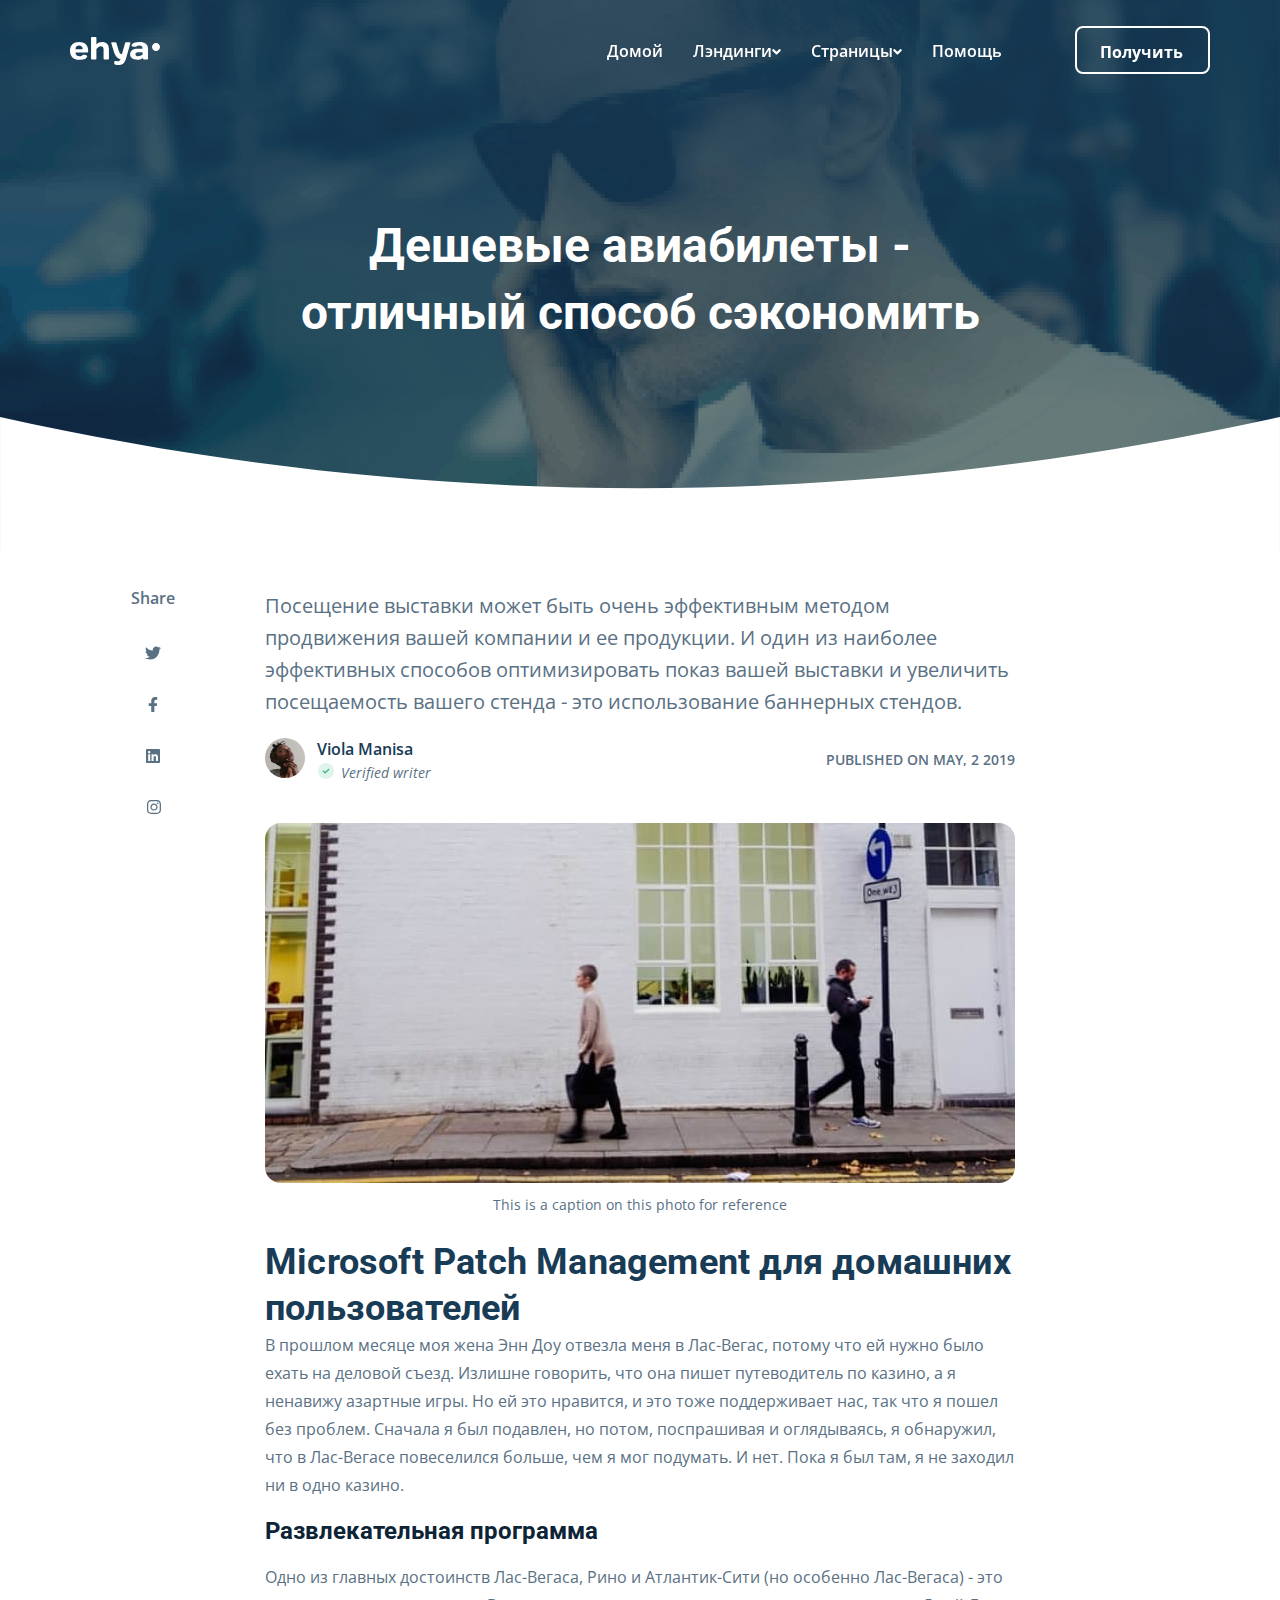
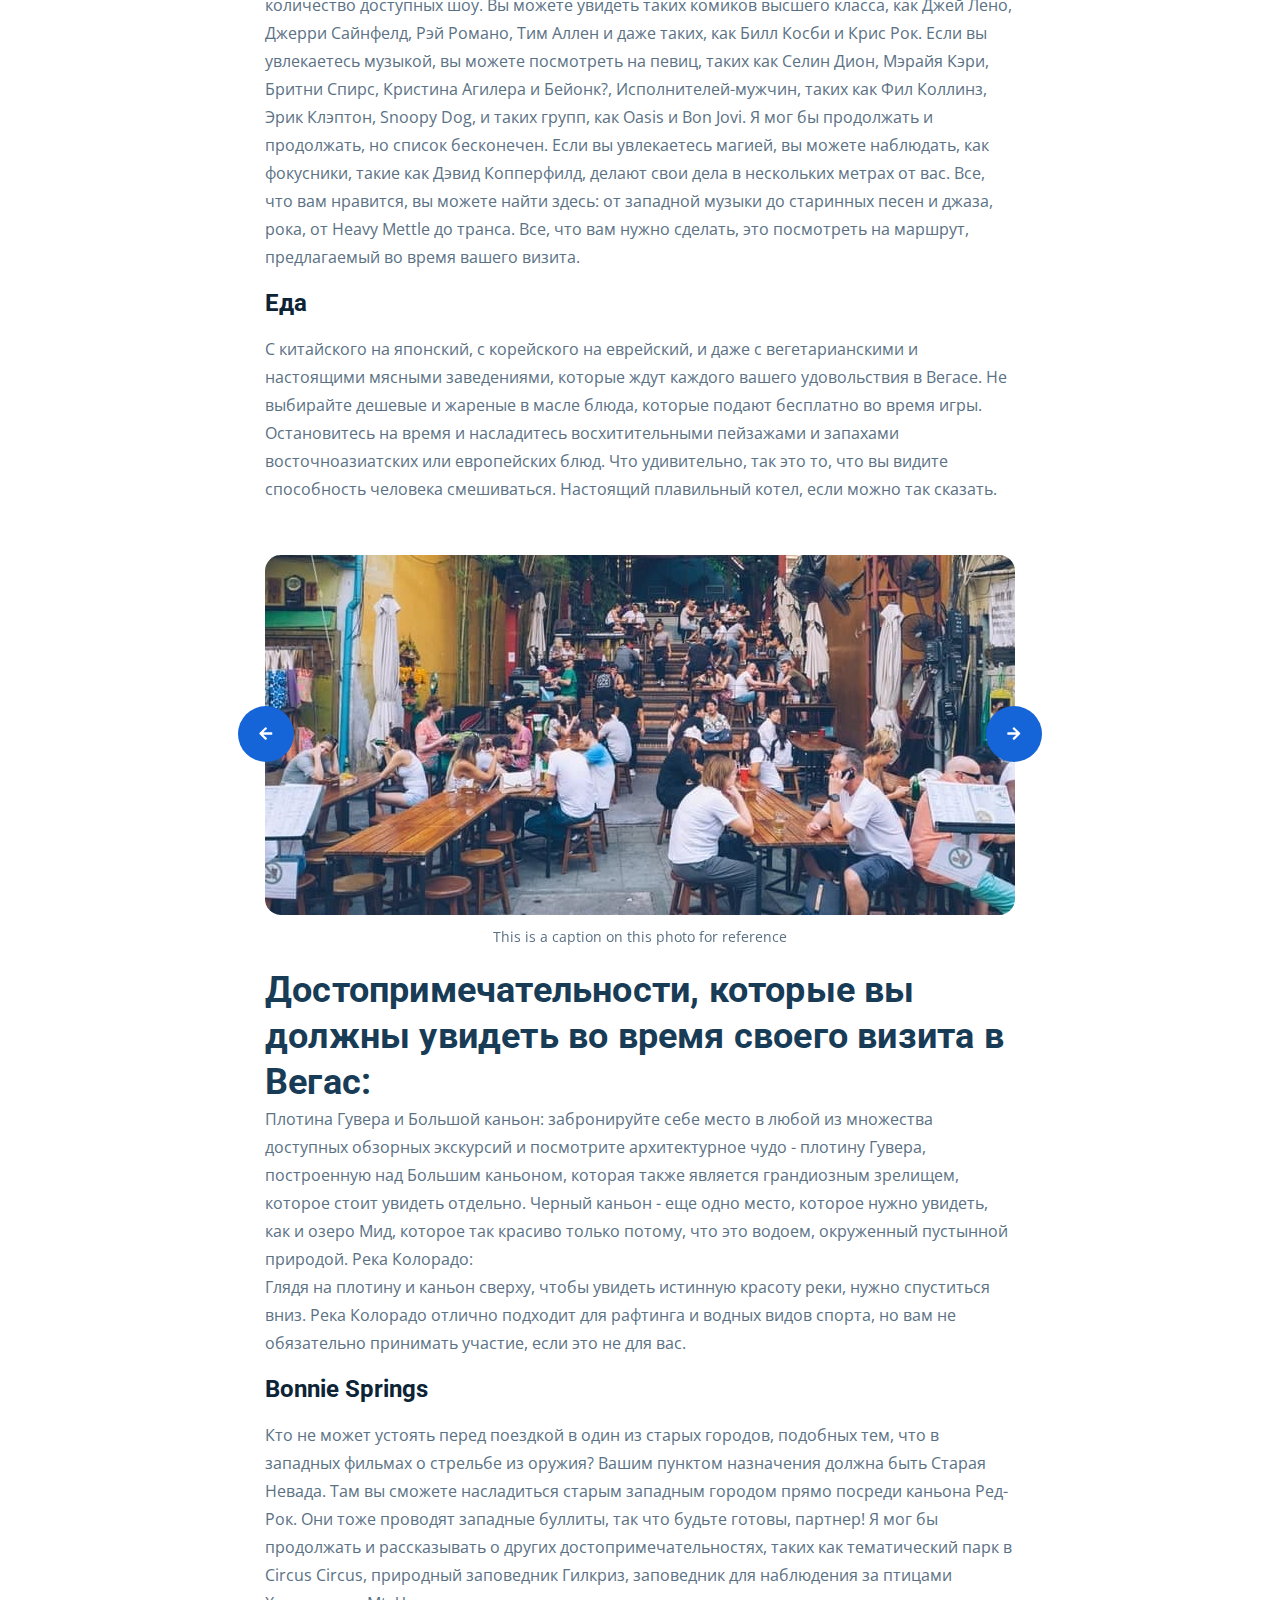
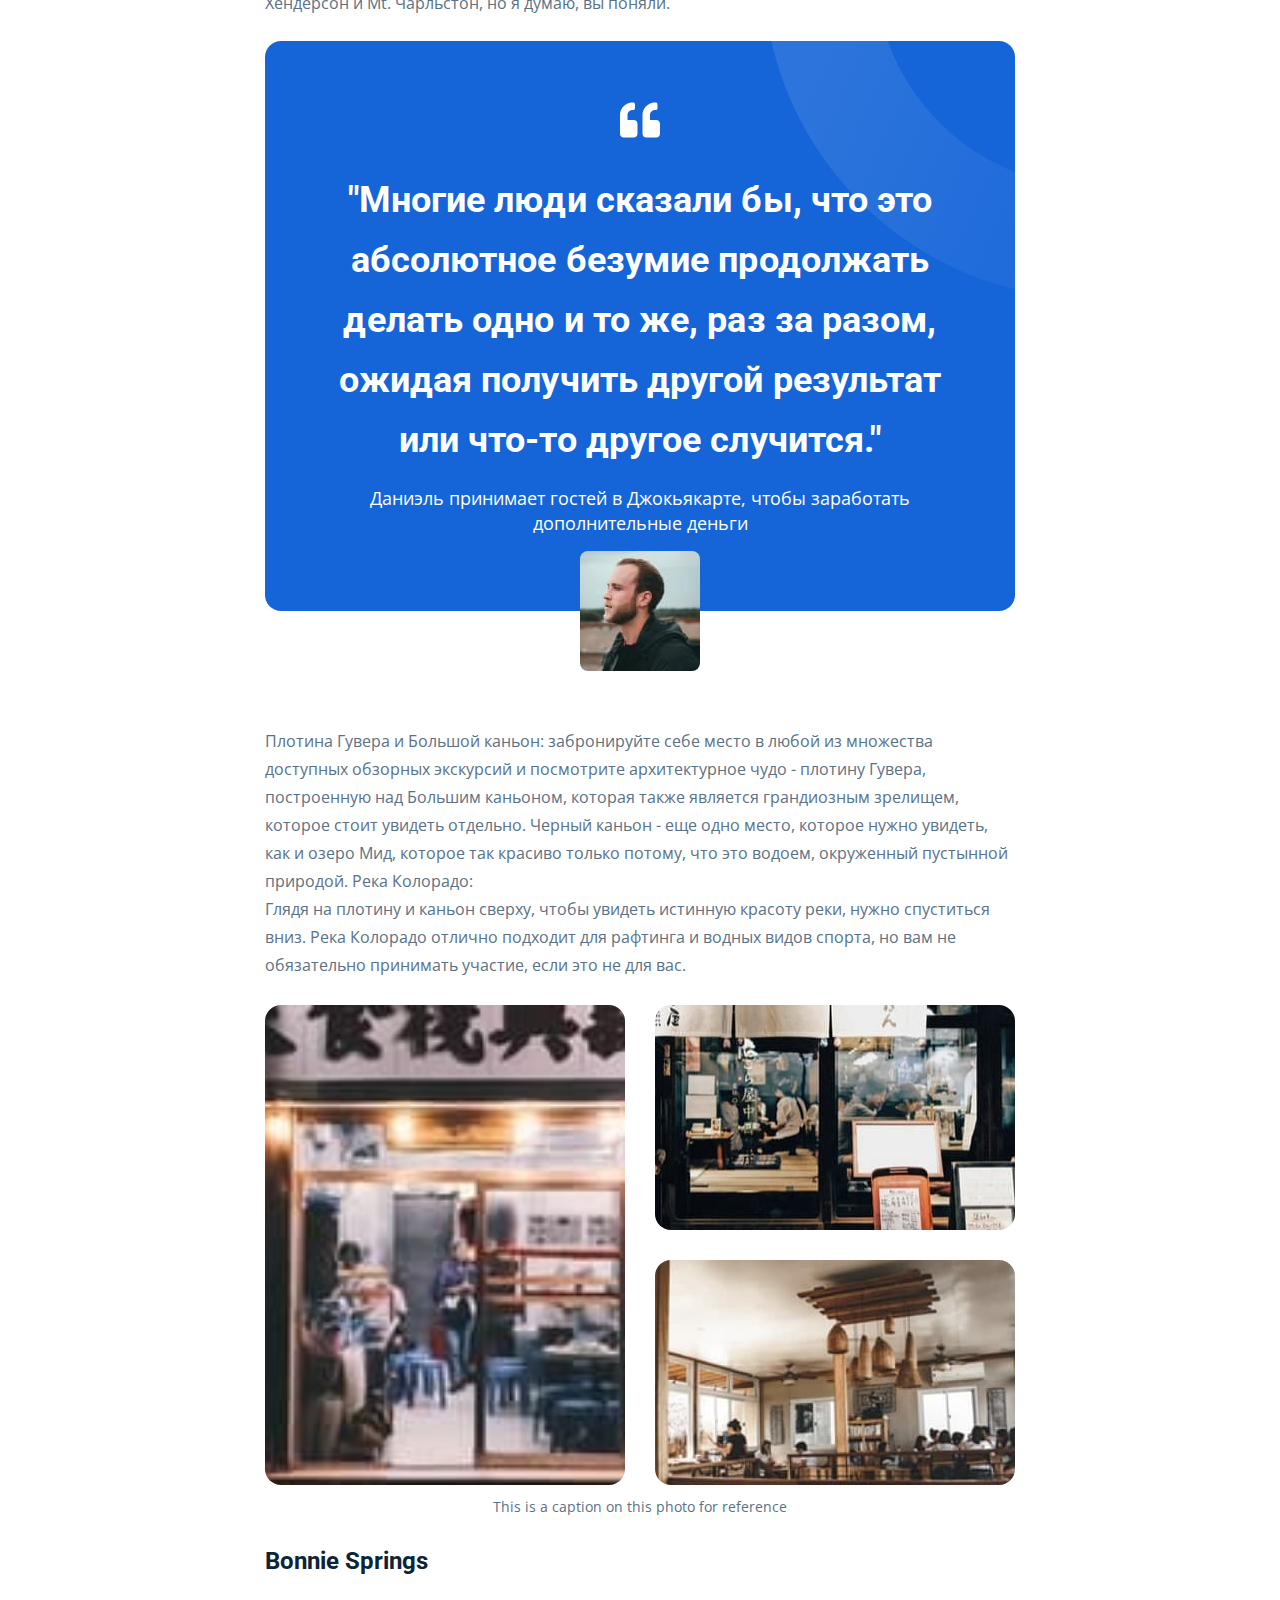
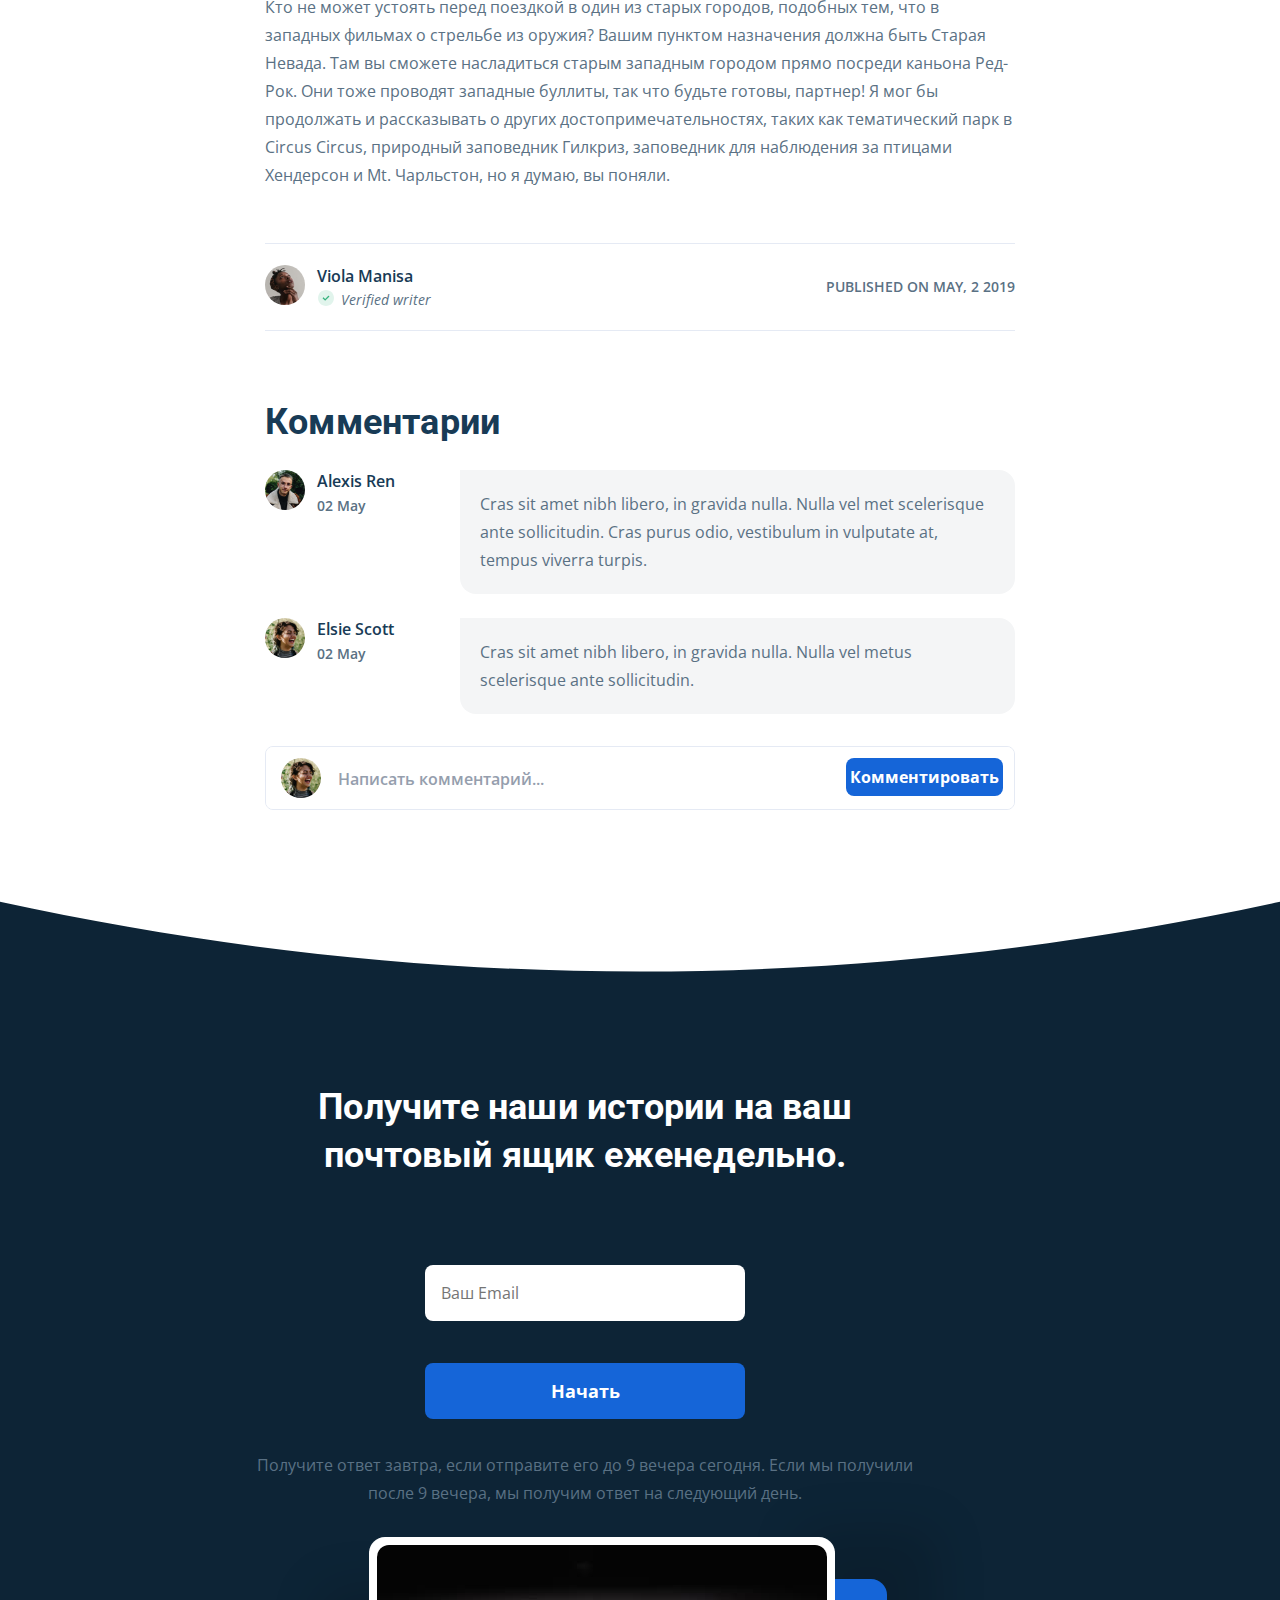
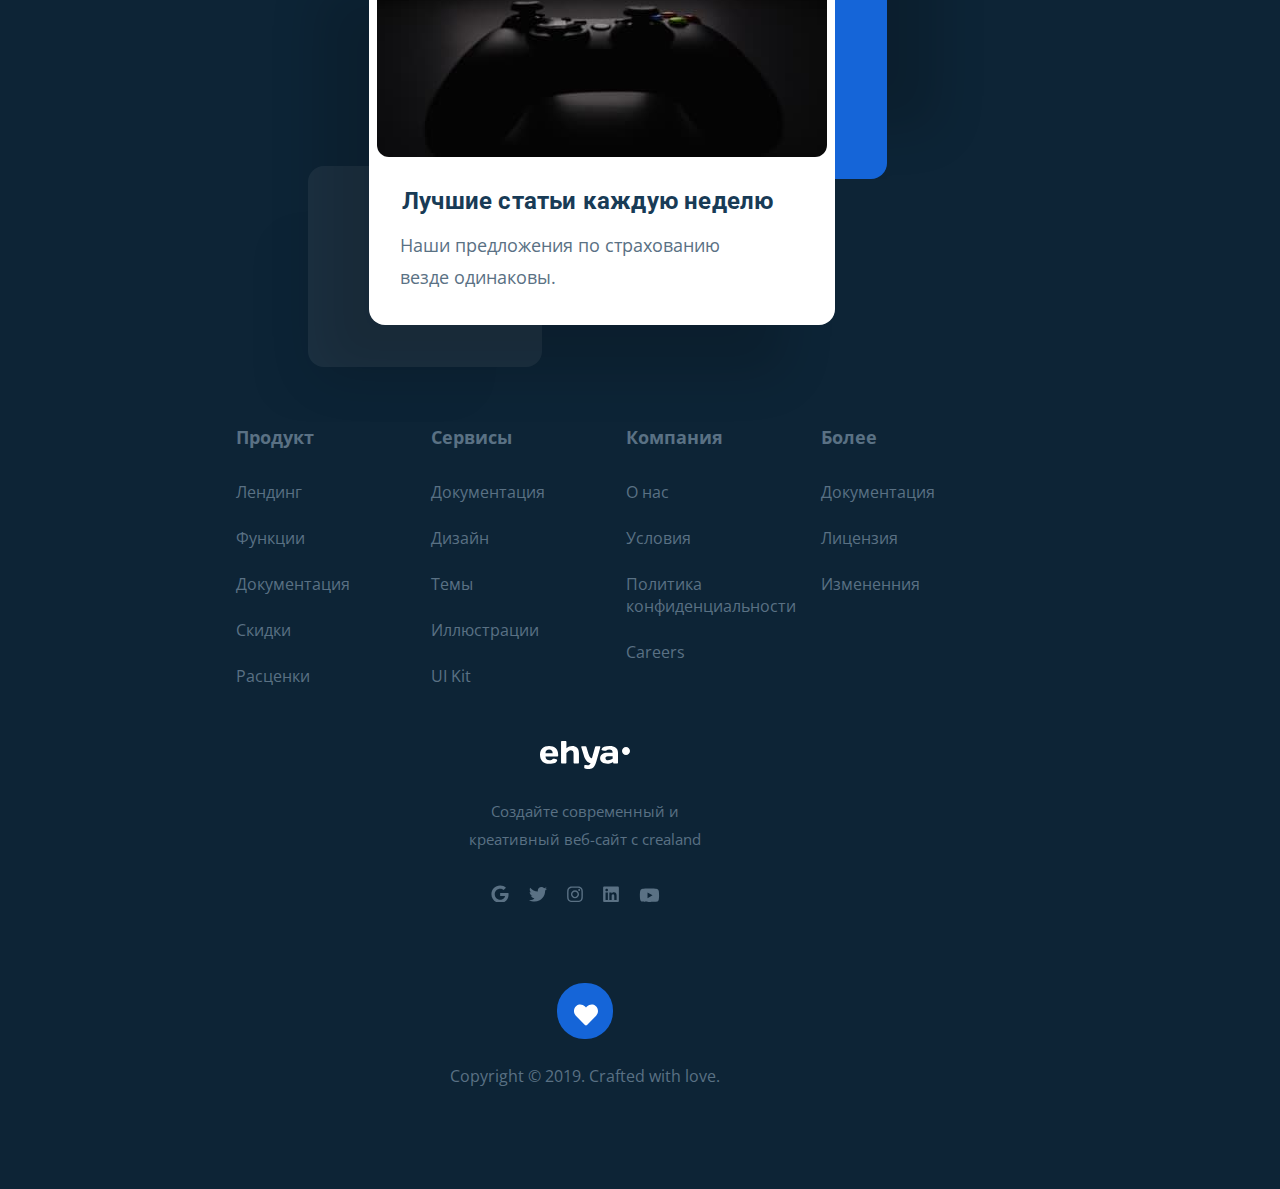
==== commit ee55d429: "work version" ====
--- a/news.html
+++ b/news.html
@@ -4,22 +4,22 @@
     <meta charset="UTF-8" />
     <meta name="viewport" content="width=device-width, initial-scale=1.0" />
     <title>ehya:Отдел новостей</title>
+
+    <link rel="preconnect" href="https://fonts.gstatic.com" />
+    <link
+      href="https://fonts.googleapis.com/css2?family=Open+Sans:ital,wght@0,400;0,600;0,700;1,400&family=Roboto:wght@700&display=swap"
+      rel="stylesheet"
+    />
+
+    <link rel="stylesheet" href="css/swiper-bundle.min.css" />
+    <link rel="stylesheet" href="css/style.css" />
+    <link rel="apple-touch-icon" sizes="180x180" href="apple-touch-icon.png" />
+    <link rel="icon" type="image/png" sizes="32x32" href="favicon-32x32.png" />
+    <link rel="icon" type="image/png" sizes="16x16" href="favicon-16x16.png" />
+    <link rel="manifest" href="site.webmanifest" />
+    <meta name="msapplication-TileColor" content="#da532c" />
+    <meta name="theme-color" content="#ffffff" />
   </head>
-  <link rel="preconnect" href="https://fonts.gstatic.com" />
-  <link
-    href="https://fonts.googleapis.com/css2?family=Open+Sans:ital,wght@0,400;0,600;0,700;1,400&family=Roboto:wght@700&display=swap"
-    rel="stylesheet"
-  />
-
-  <link rel="stylesheet" href="css/swiper-bundle.min.css" />
-  <link rel="stylesheet" href="css/style.css" />
-  <link rel="apple-touch-icon" sizes="180x180" href="apple-touch-icon.png" />
-  <link rel="icon" type="image/png" sizes="32x32" href="favicon-32x32.png" />
-  <link rel="icon" type="image/png" sizes="16x16" href="favicon-16x16.png" />
-  <link rel="manifest" href="site.webmanifest" />
-  <meta name="msapplication-TileColor" content="#da532c" />
-  <meta name="theme-color" content="#ffffff" />
-
   <body>
     <header id="#header" class="header">
       <div class="container">
@@ -31,7 +31,9 @@
             <nav class="header__nav header-nav">
               <ul class="header-nav__list">
                 <li class="header-nav__item">
-                  <a href="#" class="header-nav__link hover-menu">Домой</a>
+                  <a href="index.html" class="header-nav__link hover-menu"
+                    >Домой</a
+                  >
                 </li>
                 <li class="header-nav__item">
                   <div class="header-nav__dropdown dropdown">
@@ -79,7 +81,9 @@
                   </div>
                 </li>
                 <li class="header-nav__item">
-                  <a href="#" class="header-nav__link hover-menu">Помощь</a>
+                  <a href="#anchor1" class="header-nav__link hover-menu"
+                    >Помощь</a
+                  >
                 </li>
               </ul>
             </nav>
@@ -188,12 +192,38 @@
     </section>
     <!-- /.title-page -->
     <section class="news-bottom">
-      <div class="container"></div>
+      <h6 class="news-bottom__title">t</h6>
       <!-- /.container -->
     </section>
     <section class="article">
-      <div class="container">
-        <div class="share"></div>
+      <div class="container article__wrapper">
+        <div class="share">
+          <span class="share__text">Share</span>
+          <a href="https://twitter.com/" class="share__link" target="_blank"
+            ><img
+              src="img/twitter_gray.svg"
+              alt="logo:twitter"
+              class="share__img"
+          /></a>
+          <a href="https://facebook.com/" class="share__link" target="_blank"
+            ><img
+              src="img/facebook_gray.svg"
+              alt="logo:facebook"
+              class="share__img"
+          /></a>
+          <a href="https://linkedin.com/" class="share__link" target="_blank"
+            ><img
+              src="img/linkedin_gray.svg"
+              alt="logo:linkedin"
+              class="share__img"
+          /></a>
+          <a href="https://instagram.com/" class="share__link" target="_blank"
+            ><img
+              src="img/instagram_gray.svg"
+              alt="logo:instagram"
+              class="share__img"
+          /></a>
+        </div>
         <!-- /.share -->
         <div class="article__container">
           <span class="article__preview">
@@ -218,10 +248,14 @@
               </div>
             </div>
             <!-- /.box__autor -->
-            <span class="article-info__date">PUBLISHED ON MAY, 2 2019</span>
+            <div class="article-info__text">
+              <span class="article-info__publis">PUBLISHED ON</span>
+              <span class="article-info__date">MAY, 2 2019</span>
+            </div>
+            <!-- /.article-info__text -->
           </div>
           <!-- /.article__info -->
-          <div class="article__photo article-photo">
+          <div class="article__photo article-photo article-photo--mb">
             <div class="article-photo__wrapper">
               <img
                 src="img/photo-1-min.jpg"
@@ -337,8 +371,12 @@
               <!-- /.article__photo -->
             </div>
           </div>
-          <button class="article-button article-button--prew"></button>
-          <button class="article-button article-button--next"></button>
+          <button
+            class="article-button article-button--prew hover-prew"
+          ></button>
+          <button
+            class="article-button article-button--next hover-next"
+          ></button>
         </div>
         <!-- /.article__swiper -->
         <div class="article__container">
@@ -378,9 +416,9 @@
           <div class="article__quote article-quote">
             <div class="article-quote__box">
               <h2 class="article-quote__title">
-                Многие люди сказали бы, что это абсолютное безумие продолжать
+                "Многие люди сказали бы, что это абсолютное безумие продолжать
                 делать одно и то же, раз за разом, ожидая получить другой
-                результат или что-то другое случится.
+                результат или что-то другое случится."
               </h2>
               <span class="article-quote__text"
                 >Даниэль принимает гостей в Джокьякарте, чтобы заработать
@@ -450,28 +488,33 @@
             Гилкриз, заповедник для наблюдения за птицами Хендерсон и Mt.
             Чарльстон, но я думаю, вы поняли.
           </p>
-          <div class="article__info article-info article-info--bottom">
-            <div class="article-info__box-autor box-autor">
-              <img
-                src="img/ava_1.jpg"
-                alt="avatar"
-                class="box-autor__avatar avatar"
-              />
-              <div class="box-autor__right">
-                <span class="box-autor__name name">Viola Manisa</span>
-                <span class="box-autor__verified verified">
-                  Verified writer
-                </span>
-              </div>
-            </div>
-            <!-- /.box__autor -->
-            <span class="article-info__date">PUBLISHED ON MAY, 2 2019</span>
-          </div>
-          <!-- /.article__info -->
-        </div>
-        <!-- /.article__container -->
+        </div>
       </div>
       <!-- /.container -->
+      <div class="container article__container">
+        <div class="article__info article-info article-info--bottom">
+          <div class="article-info__box-autor box-autor">
+            <img
+              src="img/ava_1.jpg"
+              alt="avatar"
+              class="box-autor__avatar avatar"
+            />
+            <div class="box-autor__right">
+              <span class="box-autor__name name">Viola Manisa</span>
+              <span class="box-autor__verified verified">
+                Verified writer
+              </span>
+            </div>
+          </div>
+          <!-- /.box__autor -->
+          <div class="article-info__text">
+            <span class="article-info__publis">PUBLISHED ON</span>
+            <span class="article-info__date">MAY, 2 2019</span>
+          </div>
+          <!-- /.article-info__text -->
+        </div>
+      </div>
+      <!-- /.article__container -->
     </section>
     <!-- /.article -->
     <section class="comments">
@@ -480,10 +523,10 @@
         <div class="comments__wrapper">
           <div class="comments__box">
             <div class="comments__autor">
-              <img src="" alt="" class="comments__avatar" />
+              <img src="img/ava_7.jpg" alt="" class="comments__avatar avatar" />
               <div class="comments__info">
-                <span class="comments__autor-name">Alexis Ren</span>
-                <span class="comments__date">02 May</span>
+                <span class="comments__autor-name name">Alexis Ren</span>
+                <span class="comments__date date">02 May</span>
               </div>
               <!-- /.comments__info -->
             </div>
@@ -496,10 +539,10 @@
           <!-- /.comments__box -->
           <div class="comments__box">
             <div class="comments__autor">
-              <img src="" alt="" class="comments__avatar" />
+              <img src="img/ava_8.jpg" alt="" class="comments__avatar avatar" />
               <div class="comments__info">
-                <span class="comments__autor-name">Elsie Scott</span>
-                <span class="comments__date">02 May</span>
+                <span class="comments__autor-name name">Elsie Scott</span>
+                <span class="comments__date date">02 May</span>
               </div>
               <!-- /.comments__info -->
             </div>
@@ -509,14 +552,20 @@
             >
           </div>
           <!-- /.comments__box -->
-          <div class="comments__textarea">
-            <img src="" alt="" class="comments__avatar" />
+          <div class="comments__textarea textarea">
+            <img
+              src="img/ava_8.jpg"
+              alt="avatar"
+              class="comments__avatar textarea__avatar avatar"
+            />
             <textarea
               class="comments__message"
               placeholder="Написать комментарий..."
               name="comment"
             ></textarea>
-            <button class="comments__button">Комментировать</button>
+            <button class="comments__button button-2 hover-btn">
+              Комментировать
+            </button>
           </div>
           <!-- /.comments__textarea -->
         </div>
@@ -525,26 +574,34 @@
       <!-- /.container -->
     </section>
     <!-- /.comment -->
-    <section class="bg-top"></section>
+    <section class="bg-top">
+      <h6 class="bg-top__title">t</h6>
+    </section>
     <!-- /.bg-top -->
+    <a id="anchor1"></a>
+    <a href="#" id="Go_Top" class="go-top"> </a>
     <section class="footer">
-      <div class="container">
+      <div class="footer__container">
         <div class="footer__wrapper-top">
           <div class="footer__subscribe subscribe">
             <h3 class="subscribe__title">
               Получите наши истории на ваш почтовый ящик еженедельно.
             </h3>
             <form action="send.php" method="POST" class="subscribe__form">
-              <input
-                type="email"
-                class="input subscribe__input"
-                placeholder="Ваш Email"
-                name="email"
-                required
-              />
-              <button class="subscribe__button button-2 hover-btn">
-                Начать
-              </button>
+              <div class="subscribe__box">
+                <input
+                  type="email"
+                  class="input subscribe__input"
+                  placeholder="Ваш Email"
+                  name="email"
+                  required
+                />
+              </div>
+              <div class="subscribe__box">
+                <button class="subscribe__button button-2 hover-btn">
+                  Начать
+                </button>
+              </div>
             </form>
             <div class="subscribe__text">
               Получите ответ завтра, если отправите его до 9 вечера сегодня.
@@ -736,40 +793,47 @@
       <!-- /.container -->
     </section>
     <!-- /.footer -->
-    <div class="modal">
-      <div class="modal__overlay"></div>
+
+    <div class="modal-container modal">
+      <div class="modal__overlay" id="modal_ctnr"></div>
       <!-- /.modal__overlay -->
-      <div class="modal__dialog">
+      <div class="modal__dialog" id="mod">
         <a href="#" class="modal__close">
           <img src="img/close.svg" alt="icon: close" />
         </a>
         <img class="modal__logo" src="img/Logo.svg" alt="logo" />
         <form action="send.php" method="POST" class="modal__form form">
-          <input
-            type="text"
-            class="input modal__input"
-            placeholder="Фамилия Имя*"
-            name="name"
-            required
-            minlength="2"
-          />
-          <input
-            type="tel"
-            class="phone input modal__input"
-            placeholder="Номер телефона*"
-            name="phone"
-            required
-            minlength="18"
-            id="phone2"
-          />
+          <div class="modal__box">
+            <input
+              type="text"
+              class="input modal__input"
+              placeholder="Фамилия Имя*"
+              name="name"
+              required
+              minlength="2"
+            />
+          </div>
+          <div class="modal__box">
+            <input
+              type="tel"
+              class="phone input modal__input"
+              placeholder="Номер телефона*"
+              name="phone"
+              required
+              minlength="18"
+              id="phone2"
+            />
+          </div>
+          <div class="modal__box">
+            <input
+              type="email"
+              class="input modal__input"
+              placeholder="Email*"
+              name="email"
+              required
+            />
+          </div>
 
-          <input
-            type="email"
-            class="input modal__input"
-            placeholder="Email*"
-            name="email"
-            required
-          />
           <textarea
             class="message input modal__message"
             placeholder="Сообщение"
@@ -787,6 +851,8 @@
     <!-- /.modal -->
     <script src="js/jquery-3.6.0.min.js"></script>
     <script src="js/swiper-bundle.min.js"></script>
+    <script src="js/jquery.validate.min.js"></script>
+    <script src="js/jquery.mask.min.js"></script>
     <script src="js/main.js"></script>
   </body>
 </html>
--- a/css/style.css
+++ b/css/style.css
@@ -82,6 +82,8 @@
   height: 48px;
   padding-left: 23px;
   padding-right: 25px;
+  padding-top: 13px;
+  padding-bottom: 13px;
   vertical-align: middle;
 }
 
@@ -247,6 +249,18 @@
 
 .box__title--hover:hover {
   color: #1565D8;
+}
+
+.hover-prew:hover {
+  background-color: #ffffff;
+  border: 2px solid #1565D8;
+  background-image: url(../img/arrow-btn-1.svg);
+}
+
+.hover-next:hover {
+  background-color: #ffffff;
+  border: 2px solid #1565D8;
+  background-image: url(../img/arrow-btn.svg);
 }
 
 .card {
@@ -322,6 +336,17 @@
   line-height: 48px;
   letter-spacing: 0.2px;
   color: #ffffff;
+  -ms-text-overflow: ellipsis;
+  text-overflow: ellipsis;
+  overflow: hidden;
+  -ms-line-clamp: 3;
+  -webkit-line-clamp: 3;
+  line-clamp: 3;
+  display: -webkit-box;
+  display: box;
+  word-wrap: break-word;
+  -webkit-box-orient: vertical;
+  box-orient: vertical;
 }
 
 .card__title-smoll {
@@ -345,7 +370,16 @@
   line-height: 25px;
   color: #ffffff;
   max-width: 270px;
-  display: block;
+  text-overflow: ellipsis;
+  overflow: hidden;
+  -ms-line-clamp: 3;
+  -webkit-line-clamp: 3;
+  line-clamp: 3;
+  display: -webkit-box;
+  display: box;
+  word-wrap: break-word;
+  -webkit-box-orient: vertical;
+  box-orient: vertical;
 }
 
 .card__bottom {
@@ -408,6 +442,40 @@
           transition-duration: 0.5s;
   -webkit-transition-timing-function: ease;
           transition-timing-function: ease;
+}
+
+.go-top {
+  background-image: url(../img/arrow-btn-top.svg);
+  background-size: 14px;
+  -webkit-transform: translateY(-50%);
+  transform: translateY(-50%);
+  width: 56px;
+  height: 56px;
+  border-radius: 50%;
+  z-index: 99;
+  border: none;
+  background-color: #1565D8;
+  cursor: pointer;
+  background-repeat: no-repeat;
+  background-position: center;
+  position: fixed;
+  bottom: 40px;
+  right: 1px;
+  cursor: pointer;
+  display: none;
+}
+
+.go-top ::hover {
+  background-image: url(../img/arrow-btn-top-blue.svg);
+  background-color: #ffffff;
+}
+
+.form {
+  position: relative;
+}
+
+.invalid {
+  position: relative;
 }
 
 /*! normalize.css v8.0.1 | MIT License | github.com/necolas/normalize.css */
@@ -770,20 +838,20 @@
           justify-content: space-between;
   padding-top: 26px;
   padding-bottom: 26px;
-  -webkit-box-align: start;
-      -ms-flex-align: start;
-          align-items: start;
-}
-
-.header__navbar-top {
-  display: -webkit-box;
-  display: -ms-flexbox;
-  display: flex;
   -webkit-box-align: center;
       -ms-flex-align: center;
           align-items: center;
 }
 
+.header__navbar-top {
+  display: -webkit-box;
+  display: -ms-flexbox;
+  display: flex;
+  -webkit-box-align: center;
+      -ms-flex-align: center;
+          align-items: center;
+}
+
 .header__navbar-bottom {
   display: none;
 }
@@ -801,6 +869,7 @@
   display: -webkit-box;
   display: -ms-flexbox;
   display: flex;
+  margin-left: 30px;
 }
 
 .header-nav__item {
@@ -1030,6 +1099,10 @@
   z-index: 0;
 }
 
+.bg-bottom__title {
+  display: none;
+}
+
 .featured {
   z-index: 3;
   position: relative;
@@ -1078,12 +1151,33 @@
 
 .box__title {
   margin-bottom: 20px;
+  -ms-text-overflow: ellipsis;
+  text-overflow: ellipsis;
+  overflow: hidden;
+  -ms-line-clamp: 3;
+  -webkit-line-clamp: 3;
+  line-clamp: 3;
+  display: -webkit-box;
+  display: box;
+  word-wrap: break-word;
+  -webkit-box-orient: vertical;
+  box-orient: vertical;
 }
 
 .box__text {
   margin-bottom: 43px;
   display: block;
   margin-right: 20px;
+  text-overflow: ellipsis;
+  overflow: hidden;
+  -ms-line-clamp: 3;
+  -webkit-line-clamp: 3;
+  line-clamp: 3;
+  display: -webkit-box;
+  display: box;
+  word-wrap: break-word;
+  -webkit-box-orient: vertical;
+  box-orient: vertical;
 }
 
 .box__bottom {
@@ -1341,14 +1435,21 @@
   background-repeat: no-repeat;
   background-position: top;
   height: 175px;
+  height: 127px;
   z-index: 0;
-  margin-top: -15px;
+  margin-top: 32px;
+  background-size: 102%;
+}
+
+.bg-top__title {
+  display: none;
 }
 
 .article {
   margin-top: -57px;
   z-index: 1;
   position: relative;
+  font-size: 16px;
 }
 
 .article__container {
@@ -1387,18 +1488,18 @@
   border-bottom: 1px solid #E5EAF4;
   padding-top: 21px;
   padding-bottom: 21px;
-  margin-top: 46px;
-}
-
-.article-info__date {
+  margin-top: 54px;
+}
+
+.article-info__text {
   font-style: normal;
   font-weight: 600;
   font-size: 14px;
   line-height: 20px;
 }
 
-.article-photo {
-  padding-bottom: 24px;
+.article-photo--mb {
+  margin-bottom: 24px;
 }
 
 .article-photo__wrapper {
@@ -1410,7 +1511,6 @@
 }
 
 .article-photo__collage {
-  margin-top: 24px;
   width: 100%;
   height: 480px;
   display: -webkit-box;
@@ -1419,6 +1519,7 @@
   -webkit-box-pack: justify;
       -ms-flex-pack: justify;
           justify-content: space-between;
+  margin-top: 26px;
 }
 
 .article-photo__box {
@@ -1435,6 +1536,7 @@
 
 .article-photo__box .article-photo__img:nth-child(2) {
   margin-top: 30px;
+  height: 225px;
 }
 
 .article-photo__img {
@@ -1456,6 +1558,7 @@
 
 .article__title {
   line-height: 46px;
+  margin-top: 20px;
 }
 
 .article__title-smoll {
@@ -1465,7 +1568,8 @@
   font-size: 24px;
   line-height: 32px;
   color: #0D2436;
-  margin-top: 4px;
+  margin-top: 16px;
+  margin-bottom: 16px;
 }
 
 .article__title-smoll--last {
@@ -1474,19 +1578,18 @@
 
 .article__text {
   line-height: 28px;
-  letter-spacing: -1px;
 }
 
 .article-swiper {
   position: relative;
   max-width: 750px;
   margin: auto;
-  padding-top: 110px;
+  padding-top: 52px;
 }
 
 .article-button {
   position: absolute;
-  top: 55%;
+  top: 52%;
   -webkit-transform: translateY(-50%);
           transform: translateY(-50%);
   width: 56px;
@@ -1515,8 +1618,8 @@
 }
 
 .article-quote {
-  padding-top: 47px;
-  padding-bottom: 56px;
+  margin-top: 24px;
+  margin-bottom: 56px;
   display: -webkit-box;
   display: -ms-flexbox;
   display: flex;
@@ -1591,12 +1694,53 @@
   border-radius: 8px;
   margin-top: -60px;
   z-index: 2;
+  -o-object-fit: cover;
+     object-fit: cover;
+}
+
+.share {
+  display: -webkit-box;
+  display: -ms-flexbox;
+  display: flex;
+  -webkit-box-orient: vertical;
+  -webkit-box-direction: normal;
+      -ms-flex-direction: column;
+          flex-direction: column;
+  left: 10%;
+  top: -3px;
+  -webkit-box-align: center;
+      -ms-flex-align: center;
+          align-items: center;
+  position: absolute;
+  width: 50px;
+}
+
+.share__text {
+  display: block;
+  font-family: "Open Sans", sans-serif;
+  font-style: normal;
+  font-weight: 600;
+  font-size: 16px;
+  line-height: 22px;
+  text-align: center;
+  margin-bottom: 37px;
+}
+
+.share__img {
+  margin-bottom: 27px;
+  max-width: 18px;
 }
 
 .footer {
   background-color: #0D2436;
   padding-top: 58px;
   font-size: 16px;
+}
+
+.footer__container {
+  margin: auto;
+  max-width: 1204px;
+  padding-left: 18px;
 }
 
 .footer__wrapper-top {
@@ -1639,6 +1783,7 @@
 .footer__subscribe {
   width: 50%;
   padding-top: 57px;
+  padding-left: 16px;
 }
 
 .footer__advertising {
@@ -1682,20 +1827,31 @@
 }
 
 .subscribe__form {
-  margin-bottom: 24px;
+  display: -webkit-box;
+  display: -ms-flexbox;
+  display: flex;
+  -webkit-box-pack: start;
+      -ms-flex-pack: start;
+          justify-content: start;
 }
 
 .subscribe__input {
-  margin-top: 48px;
   width: 320px;
-  margin-right: 3px;
   padding-left: 16px;
   padding-right: 5px;
+}
+
+.subscribe__box {
+  height: 88px;
+  margin-top: 48px;
+  margin-right: 3px;
+  width: 320px;
 }
 
 .subscribe__button {
   min-width: 166px;
   height: 56px;
+  font-size: 18px;
 }
 
 .subscribe__text {
@@ -1734,10 +1890,10 @@
   opacity: 0.06;
   -webkit-box-shadow: -50px 50px 50px rgba(0, 0, 0, 0.15);
           box-shadow: -50px 50px 50px rgba(0, 0, 0, 0.15);
-  left: -20px;
+  left: -27px;
   right: auto;
   top: auto;
-  bottom: -48px;
+  bottom: -42px;
   border-radius: 16px;
   width: 234px;
   height: 201px;
@@ -1762,7 +1918,7 @@
      object-fit: cover;
   height: 212px;
   width: 100%;
-  margin-bottom: 17px;
+  margin-bottom: 18px;
 }
 
 .advertising__title {
@@ -1774,7 +1930,7 @@
   line-height: 32px;
   letter-spacing: 0.2px;
   color: #183B56;
-  margin-left: 32px;
+  margin-left: 25px;
   margin-bottom: 12px;
 }
 
@@ -1784,7 +1940,7 @@
   font-weight: normal;
   font-size: 18px;
   line-height: 32px;
-  margin-left: 32px;
+  margin-left: 23px;
   max-width: 330px;
 }
 
@@ -1797,7 +1953,7 @@
       -ms-flex-direction: column;
           flex-direction: column;
   max-width: 243px;
-  margin-right: 34px;
+  margin-right: 49px;
 }
 
 .footer-logo__link {
@@ -1915,6 +2071,225 @@
   z-index: 0;
 }
 
+.news-bottom__title {
+  display: none;
+}
+
+.comments {
+  padding-top: 67px;
+  padding-bottom: 48px;
+}
+
+.comments__container {
+  max-width: 750px;
+  margin: auto;
+}
+
+.comments__box {
+  display: -webkit-box;
+  display: -ms-flexbox;
+  display: flex;
+  -webkit-box-pack: justify;
+      -ms-flex-pack: justify;
+          justify-content: space-between;
+  margin-top: 24px;
+}
+
+.comments__autor {
+  display: -webkit-box;
+  display: -ms-flexbox;
+  display: flex;
+}
+
+.comments__autor-name {
+  color: #183B56;
+}
+
+.comments__info {
+  display: -webkit-box;
+  display: -ms-flexbox;
+  display: flex;
+  -webkit-box-orient: vertical;
+  -webkit-box-direction: normal;
+      -ms-flex-direction: column;
+          flex-direction: column;
+  margin-left: 12px;
+}
+
+.comments__text {
+  max-width: 555px;
+  padding: 20px;
+  background-color: #F4F5F6;
+  border-radius: 0 16px 16px 16px;
+  font-family: "Open Sans", sans-serif;
+  font-style: normal;
+  font-weight: normal;
+  font-size: 16px;
+  line-height: 28px;
+}
+
+.comments__textarea {
+  width: 100%;
+  margin-top: 32px;
+  position: relative;
+}
+
+.comments__message {
+  width: 100%;
+  height: 64px;
+  resize: none;
+  border: 1px solid #E5EAF4;
+  border-radius: 8px;
+  padding: 21px 180px 21px 72px;
+}
+
+.comments__button {
+  padding: 10px 4px 10px 4px;
+  position: absolute;
+  right: 12px;
+  top: 12px;
+}
+
+.comments__date {
+  font-size: 14px;
+}
+
+textarea::-webkit-input-placeholder {
+  color: #959EAD;
+  font-style: normal;
+  font-weight: 600;
+  font-size: 16px;
+  line-height: 22px;
+}
+
+textarea:-ms-input-placeholder {
+  color: #959EAD;
+  font-style: normal;
+  font-weight: 600;
+  font-size: 16px;
+  line-height: 22px;
+}
+
+textarea::-ms-input-placeholder {
+  color: #959EAD;
+  font-style: normal;
+  font-weight: 600;
+  font-size: 16px;
+  line-height: 22px;
+}
+
+textarea::placeholder {
+  color: #959EAD;
+  font-style: normal;
+  font-weight: 600;
+  font-size: 16px;
+  line-height: 22px;
+}
+
+.textarea__avatar {
+  position: absolute;
+  left: 16px;
+  top: 12px;
+}
+
+.error {
+  background-color: #0D2436;
+  padding-top: 70px;
+  padding-bottom: 50px;
+}
+
+.error__wrapper {
+  display: -webkit-box;
+  display: -ms-flexbox;
+  display: flex;
+  -webkit-box-orient: vertical;
+  -webkit-box-direction: normal;
+      -ms-flex-direction: column;
+          flex-direction: column;
+  -webkit-box-align: center;
+      -ms-flex-align: center;
+          align-items: center;
+  background-image: url(../img/404.svg);
+  background-repeat: no-repeat;
+  background-size: contain;
+  background-position: center;
+  min-height: 500px;
+  -webkit-box-pack: justify;
+      -ms-flex-pack: justify;
+          justify-content: space-between;
+}
+
+.error__title {
+  margin-top: 10px;
+}
+
+.error__button {
+  min-width: 200px;
+  padding-left: 10px;
+  padding-right: 10px;
+  text-align: center;
+  padding-top: 10px;
+  padding-bottom: 10px;
+  border: 2px solid #1565D8;
+}
+
+.success {
+  background-color: #0D2436;
+  padding-top: 70px;
+  padding-bottom: 50px;
+}
+
+.success__text {
+  display: -webkit-box;
+  display: -ms-flexbox;
+  display: flex;
+  -webkit-box-orient: vertical;
+  -webkit-box-direction: normal;
+      -ms-flex-direction: column;
+          flex-direction: column;
+  -webkit-box-align: center;
+      -ms-flex-align: center;
+          align-items: center;
+  -webkit-box-pack: center;
+      -ms-flex-pack: center;
+          justify-content: center;
+}
+
+.success-text__title {
+  font-weight: bold;
+  font-size: 30px;
+  line-height: 38px;
+  text-transform: uppercase;
+  color: #ffffff;
+}
+
+.success-text__paragraph {
+  font-style: normal;
+  font-weight: 300;
+  font-size: 24px;
+  line-height: 30px;
+  color: #ffffff;
+}
+
+.success__img {
+  max-width: 400px;
+}
+
+.success__button {
+  min-width: 200px;
+  padding-left: 10px;
+  padding-right: 10px;
+  text-align: center;
+  padding-top: 10px;
+  padding-bottom: 10px;
+  border: 2px solid #1565D8;
+}
+
+.modal__container {
+  width: 100%;
+  height: 100%;
+}
+
 .modal__overlay {
   position: fixed;
   left: 0;
@@ -1941,7 +2316,7 @@
   -webkit-transform: translate(-50%, -50%);
           transform: translate(-50%, -50%);
   padding: 20px 20px;
-  max-width: 478px;
+  width: 55%;
   background-color: #183B56;
   color: #ffffff;
   border-radius: 8px;
@@ -1975,7 +2350,6 @@
 
 .modal__input {
   width: 100%;
-  margin-top: 15px;
   padding-left: 15px;
 }
 
@@ -1987,7 +2361,6 @@
   width: 100%;
   min-height: 123px;
   margin-bottom: 15px;
-  margin-top: 15px;
   resize: none;
   padding: 15px;
 }
@@ -2006,6 +2379,10 @@
   color: #959EAD;
 }
 
+.modal__box {
+  height: 90px;
+}
+
 @media (max-width: 1350px) {
   .title-page__background {
     min-height: 650px;
@@ -2021,21 +2398,6 @@
   }
   .examples-button--next {
     right: 4.5%;
-  }
-}
-
-@media (max-width: 1200px) {
-  .container {
-    width: 90%;
-  }
-  .title-page__background {
-    min-height: 600px;
-  }
-  .news-page__background {
-    min-height: 550px;
-  }
-  .bg-top {
-    margin-top: -39px;
   }
   .footer {
     padding-top: 0px;
@@ -2109,6 +2471,77 @@
     display: block;
     max-width: 699px;
   }
+  .footer__container {
+    width: 90%;
+    margin-left: 0;
+  }
+  .footer__subscribe {
+    padding-left: 0;
+  }
+  .subscribe__form {
+    -ms-flex-wrap: wrap;
+        flex-wrap: wrap;
+    width: 320px;
+  }
+  .subscribe__input {
+    width: 320px;
+    display: -webkit-box;
+    display: -ms-flexbox;
+    display: flex;
+    margin-top: 38px;
+  }
+  .subscribe__box {
+    width: 320px;
+  }
+  .subscribe__button {
+    width: 320px;
+  }
+}
+
+@media (max-width: 1200px) {
+  .container {
+    width: 90%;
+  }
+  .title-page__background {
+    min-height: 600px;
+  }
+  .news-page__background {
+    min-height: 550px;
+  }
+  .bg-top {
+    margin-top: -39px;
+  }
+  .article__wrapper {
+    display: -webkit-box;
+    display: -ms-flexbox;
+    display: flex;
+    -webkit-box-orient: vertical;
+    -webkit-box-direction: normal;
+        -ms-flex-direction: column;
+            flex-direction: column;
+    max-width: 750px;
+    margin: auto;
+  }
+  .share {
+    -webkit-box-ordinal-group: 2;
+        -ms-flex-order: 1;
+            order: 1;
+    position: relative;
+    -webkit-box-orient: horizontal;
+    -webkit-box-direction: normal;
+        -ms-flex-direction: row;
+            flex-direction: row;
+    left: 0;
+    margin-top: 78px;
+  }
+  .share__text {
+    margin-bottom: 0;
+    margin-right: 24px;
+  }
+  .share__img {
+    margin-bottom: 0;
+    margin-right: 24px;
+  }
 }
 
 @media (max-width: 1100px) {
@@ -2119,7 +2552,7 @@
     width: 50%;
   }
   .news-page__background {
-    min-height: 540px;
+    min-height: 480px;
   }
   .last__card-wrapper {
     -ms-flex-wrap: wrap;
@@ -2142,6 +2575,17 @@
   }
   .everything-last__card:last-child {
     width: 100%;
+  }
+  .news-bottom {
+    margin-top: -101px;
+    background-size: 180%;
+  }
+  .article-swiper {
+    position: relative;
+    max-width: 100%;
+  }
+  .bg-top {
+    background-size: 200%;
   }
 }
 
@@ -2191,6 +2635,20 @@
             transition-duration: 0;
     -webkit-transition-timing-function: none;
             transition-timing-function: none;
+  }
+  .hover-prew:hover {
+    background-color: #1565D8;
+    background-image: url(../img/arrow-prew.svg);
+    background-size: 14px;
+  }
+  .hover-next:hover {
+    background-color: #1565D8;
+    background-image: url(../img/arrow-next.svg);
+    background-size: 14px;
+  }
+  .go-top ::hover {
+    background-image: url(../img/arrow-btn-top.svg);
+    background-color: #1565D8;
   }
   .header-nav {
     margin-right: 5px;
@@ -2276,6 +2734,12 @@
         -ms-flex-order: 1;
             order: 1;
   }
+  .article-button--next {
+    right: -10px;
+  }
+  .article-button--prew {
+    left: -10px;
+  }
 }
 
 @media (max-width: 900px) {
@@ -2342,6 +2806,9 @@
     width: 100%;
     margin-bottom: 16px;
   }
+  .article__title {
+    text-align: left;
+  }
   .last__wrapper {
     -webkit-box-pack: center;
         -ms-flex-pack: center;
@@ -2358,6 +2825,9 @@
         -ms-flex-pack: center;
             justify-content: center;
   }
+  .examples-button {
+    top: 55%;
+  }
   .advertising {
     display: none;
   }
@@ -2372,6 +2842,20 @@
     margin-right: 0;
     margin-bottom: 30px;
   }
+  .bg-top {
+    height: 146px;
+    background-size: 350%;
+    margin-top: -8px;
+  }
+  .comments__title {
+    text-align: left;
+  }
+  .comments__text {
+    max-width: 70%;
+  }
+  .comments__container {
+    max-width: 95%;
+  }
 }
 
 @media (max-width: 600px) {
@@ -2381,15 +2865,15 @@
   .modal__dialog {
     width: 70%;
   }
+  .examples-button {
+    top: 40%;
+  }
   .footer__wrapper-center {
     margin-top: 80px;
   }
   .subscribe__title {
     font-size: 24px;
     line-height: 32px;
-  }
-  .subscribe__form {
-    width: 100%;
   }
   .subscribe__input {
     margin-top: 48px;
@@ -2398,8 +2882,13 @@
     margin-bottom: 12px;
   }
   .subscribe__button {
-    min-width: 100%;
+    width: 100%;
     height: 48px;
+    font-size: 16px;
+  }
+  .news-bottom {
+    margin-top: -70px;
+    background-size: 200%;
   }
 }
 
@@ -2508,10 +2997,7 @@
     letter-spacing: 0.2px;
   }
   .news-bottom {
-    background-size: 400%;
-    background-position: center;
     height: 200px;
-    top: 267px;
   }
   .h2-title {
     font-size: 24px;
@@ -2573,7 +3059,7 @@
     margin-top: 4px;
   }
   .examples-button {
-    top: 45%;
+    top: 41%;
     width: 40px;
     height: 40px;
   }
@@ -2594,11 +3080,111 @@
   .footer-nav__company {
     width: 51%;
   }
+  .bg-top {
+    height: 146px;
+    background-size: 375%;
+  }
+  .article__preview {
+    font-size: 16px;
+  }
+  .article-info__publis {
+    display: none;
+  }
+  .article-quote__box {
+    padding: 124px 24px 80px 24px;
+  }
+  .article-quote__title {
+    font-style: normal;
+    font-weight: bold;
+    font-size: 23px;
+    line-height: 30px;
+  }
+  .article-photo__collage {
+    -webkit-box-orient: vertical;
+    -webkit-box-direction: normal;
+        -ms-flex-direction: column;
+            flex-direction: column;
+    height: 317px;
+  }
+  .article-photo__box {
+    display: -webkit-box;
+    display: -ms-flexbox;
+    display: flex;
+    -webkit-box-orient: horizontal;
+    -webkit-box-direction: normal;
+        -ms-flex-direction: row;
+            flex-direction: row;
+    -webkit-box-pack: justify;
+        -ms-flex-pack: justify;
+            justify-content: space-between;
+    margin-bottom: 12px;
+  }
+  .article-photo__wrapper {
+    height: 200px;
+  }
+  .article-button--next {
+    right: -10px;
+    width: 40px;
+    height: 40px;
+  }
+  .article-button--prew {
+    left: -10px;
+    height: 40px;
+    width: 40px;
+  }
+  .article-photo__box .article-photo__img:nth-child(2) {
+    margin-top: 0;
+    margin-left: 12px;
+    height: 100%;
+  }
+  .article-photo__box:first-child {
+    width: 100%;
+    height: 176px;
+  }
+  .article-photo__box:last-child {
+    height: 100px;
+    width: 100%;
+  }
+  .article-photo__box:last-child .article-photo__img {
+    width: 47%;
+  }
+  .article-photo__collage:first-child {
+    margin-right: 0;
+  }
+  .comments__box {
+    -webkit-box-orient: vertical;
+    -webkit-box-direction: normal;
+        -ms-flex-direction: column;
+            flex-direction: column;
+  }
+  .comments__text {
+    max-width: 100%;
+  }
+  .comments__info {
+    margin-bottom: 16px;
+  }
+  .comments__message {
+    padding: 20px 20px 20px 68px;
+  }
+  .comments__button {
+    position: relative;
+    left: 0;
+    top: 0;
+  }
+  .modal__dialog {
+    width: 90%;
+  }
+  .modal__box {
+    height: 100px;
+  }
 }
 
 @media (max-width: 320px) {
   .container {
     max-width: 288px;
+  }
+  .footer__container {
+    width: 94%;
   }
   .header__wrapper {
     padding-top: 15px;
@@ -2724,6 +3310,11 @@
   .everything__bottom {
     margin-top: 0;
   }
+  .bg-top {
+    height: 146px;
+    background-size: 500%;
+    margin-top: -9px;
+  }
   .footer__subscribe {
     padding-top: 14px;
   }
@@ -2749,6 +3340,10 @@
   .subscribe__input {
     margin-top: 9px;
   }
+  .subscribe__box {
+    margin-top: 0;
+    width: 100%;
+  }
   .footer__wrapper-center {
     margin-top: 55px;
   }
@@ -2765,6 +3360,7 @@
   }
   .footer-logo {
     margin-top: -12px;
+    margin-bottom: 78px;
     max-width: 100%;
   }
   .footer-logo__link {
@@ -2790,12 +3386,192 @@
   .footer-logo__social-link:nth-child(1) {
     margin-right: 18px;
   }
+  .news-page__wrapper {
+    padding-top: 102px;
+  }
+  .news-page__background {
+    min-height: 362px;
+  }
+  .news-bottom {
+    display: none;
+  }
+  .article {
+    margin-top: 0;
+    padding-top: 39px;
+    position: relative;
+  }
+  .article__container {
+    max-width: 272px;
+  }
+  .article__title {
+    font-size: 21px;
+    line-height: 32px;
+    letter-spacing: 0.2px;
+    margin-bottom: 17px;
+  }
+  .article__preview {
+    font-style: normal;
+    font-weight: normal;
+    font-size: 16px;
+    line-height: 28px;
+    margin-bottom: 41px;
+  }
+  .article__text {
+    font-size: 12px;
+    line-height: 22px;
+    letter-spacing: 0px;
+  }
+  .article-info__date {
+    font-size: 10px;
+    line-height: 14px;
+  }
+  .article-info--top {
+    margin-bottom: 33px;
+  }
+  .article-info--bottom {
+    padding-top: 16px;
+    padding-bottom: 16px;
+    margin-top: 23px;
+  }
+  .article-photo--mb {
+    padding-bottom: 32px;
+  }
+  .article-photo__text {
+    font-size: 12px;
+    line-height: 16px;
+  }
+  .article__title-smoll {
+    font-size: 20px;
+    line-height: 24px;
+    letter-spacing: -0.15px;
+    margin-top: 23px;
+  }
+  .article-swiper {
+    padding-top: 0;
+    margin-bottom: 20px;
+    margin-top: 32px;
+  }
+  .article-button {
+    top: 49%;
+  }
+  .article-quote {
+    margin-top: 79px;
+    margin-bottom: 64px;
+  }
+  .article-quote__box {
+    border-radius: 0px;
+    width: 118%;
+    padding-bottom: 78px;
+  }
+  .article-quote__box::after {
+    top: 57px;
+  }
+  .article-quote__box::before {
+    background-size: cover;
+    top: -179px;
+    right: -265px;
+    width: 374px;
+    height: 374px;
+    left: auto;
+  }
+  .article-quote__title {
+    font-size: 23px;
+    line-height: 30px;
+    text-align: center;
+    letter-spacing: 1px;
+    margin-bottom: 41px;
+  }
+  .article-quote__text {
+    font-size: 16px;
+    line-height: 22px;
+    text-align: center;
+  }
+  .article-quote__avatar {
+    width: 100px;
+    height: 100px;
+    margin-top: -56px;
+  }
+  .article-photo__collage {
+    margin-top: 90px;
+    -webkit-box-pack: start;
+        -ms-flex-pack: start;
+            justify-content: flex-start;
+    height: 299px;
+  }
+  .share {
+    margin-top: 73px;
+    -webkit-box-align: start;
+        -ms-flex-align: start;
+            align-items: flex-start;
+  }
+  .share__text {
+    font-size: 14px;
+    line-height: 20px;
+    margin-left: 5px;
+  }
+  .share__img {
+    margin-right: 28px;
+  }
+  .comments {
+    padding-top: 25px;
+    padding-bottom: 16px;
+  }
+  .comments__container {
+    max-width: 272px;
+  }
+  .comments__box {
+    margin-top: 23px;
+  }
+  .comments__date {
+    font-size: 12px;
+    line-height: 18px;
+  }
+  .comments__text {
+    font-size: 14px;
+    line-height: 24px;
+    padding: 16px;
+  }
+  .comments__message {
+    margin-top: 15px;
+  }
+  .comments__button {
+    padding: 12px 19px 10px 19px;
+    margin-top: 4px;
+  }
+  .comments__textarea {
+    margin-top: 15px;
+  }
+  .textarea__avatar {
+    left: 16px;
+    top: 37px;
+  }
+  textarea::-webkit-input-placeholder {
+    font-size: 14px;
+    line-height: 20px;
+  }
+  textarea:-ms-input-placeholder {
+    font-size: 14px;
+    line-height: 20px;
+  }
+  textarea::-ms-input-placeholder {
+    font-size: 14px;
+    line-height: 20px;
+  }
+  textarea::placeholder {
+    font-size: 14px;
+    line-height: 20px;
+  }
+  .footer__wrapper-bottom {
+    display: none;
+  }
+  .subscribe__form {
+    width: 100%;
+  }
 }
 
 @media (max-height: 500px) {
   .header__navbar-bottom--active {
     overflow: auto;
-    height: 80%;
   }
 }
 /*# sourceMappingURL=style.css.map */